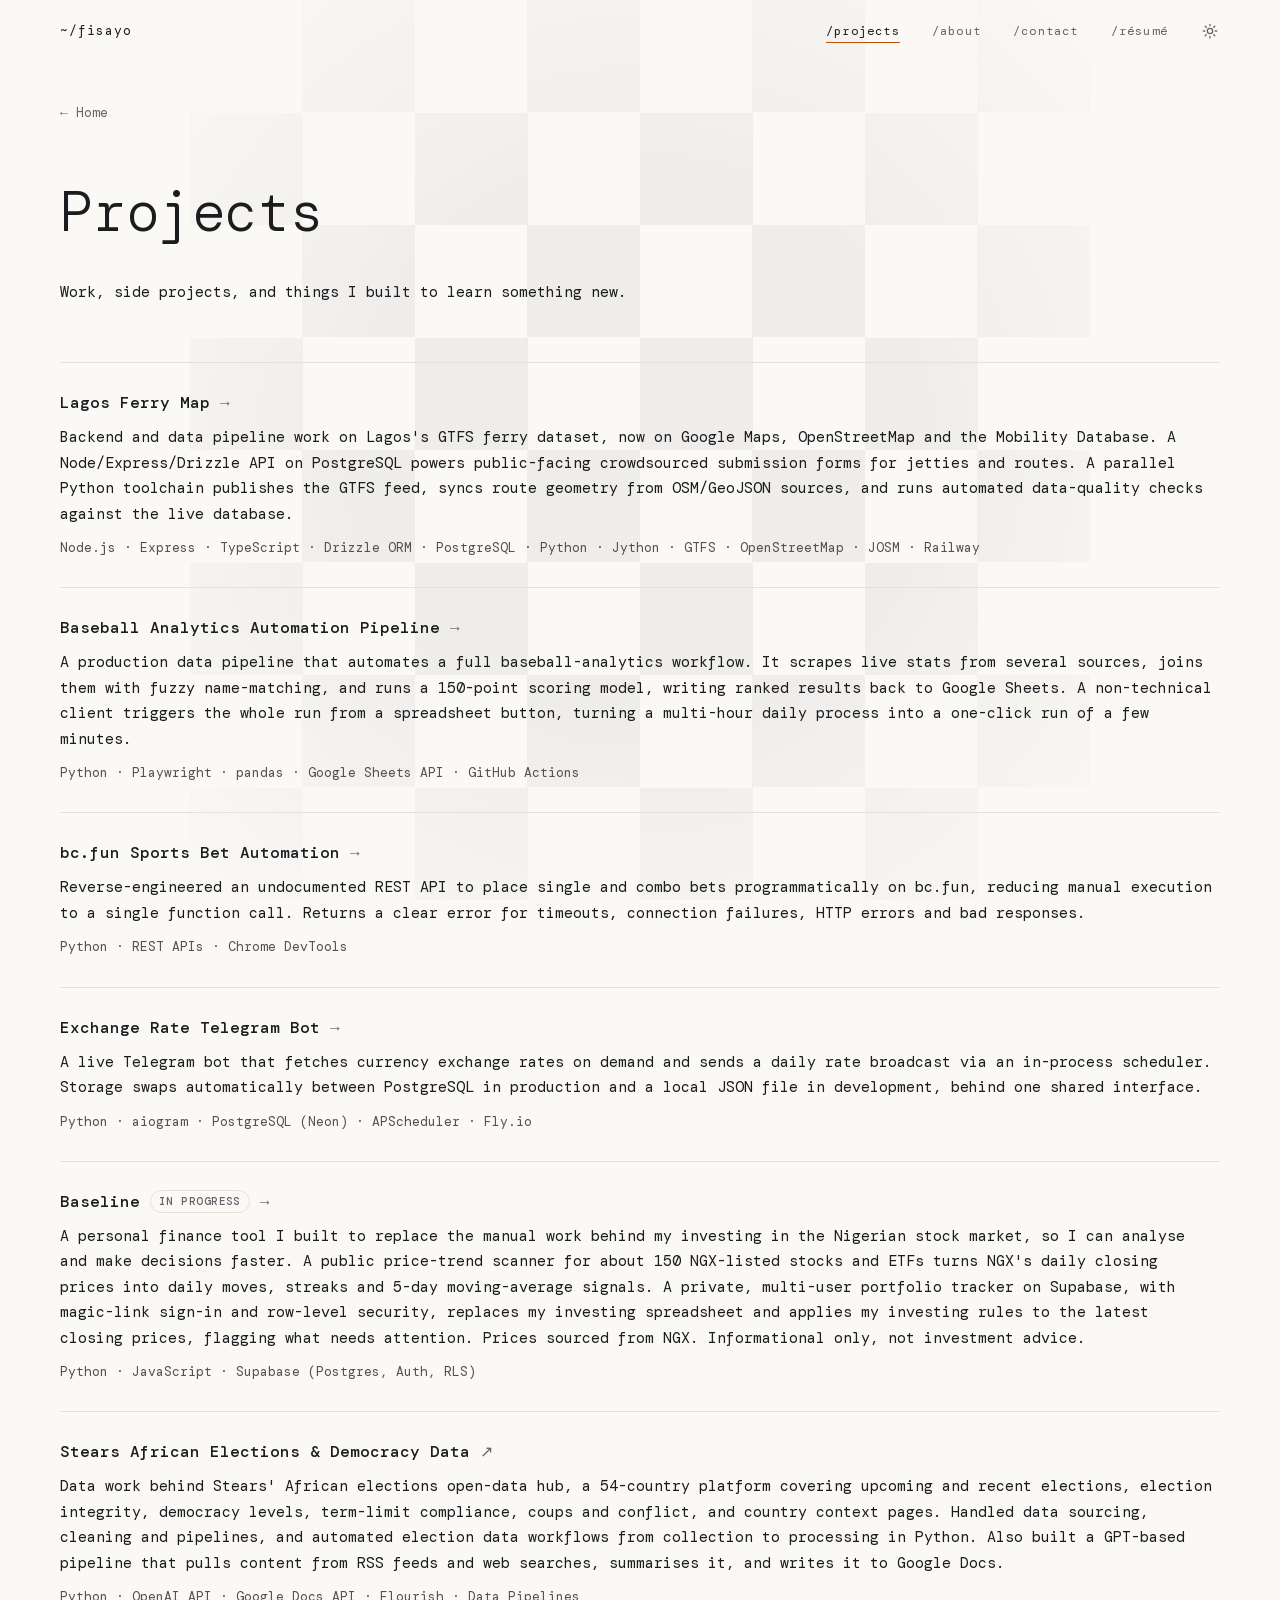
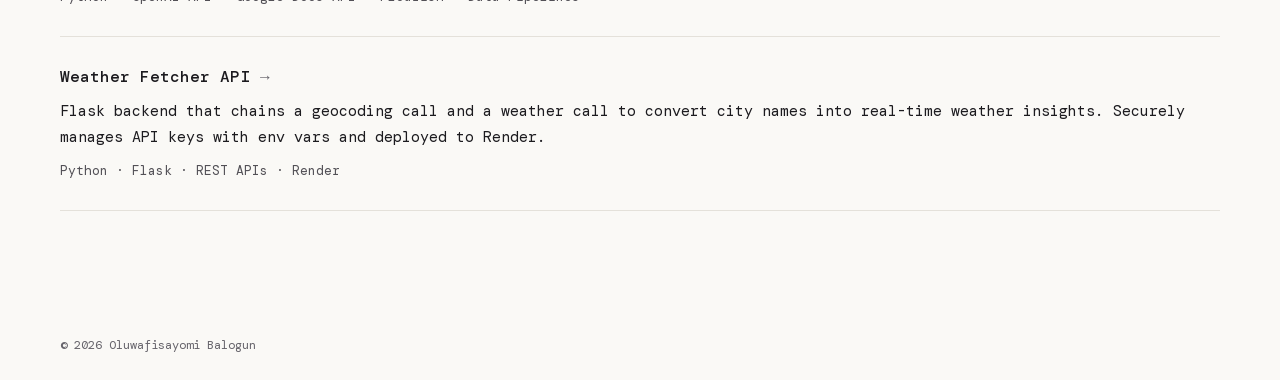
==== projects/index.html @ f88d6273 "Add project detail pages - Add detail pages for six projects with a shared layout and styles - Link " ====
<!doctype html>
<html lang="en">
  <head>
    <meta charset="UTF-8" />
    <meta name="viewport" content="width=device-width, initial-scale=1.0" />
    <title>Projects · Oluwafisayomi Balogun</title>
    <meta name="description" content="All projects by Oluwafisayomi Balogun, self-taught backend developer and data engineer based in Nigeria. Python, data pipelines, APIs." />
    <meta property="og:type" content="website" />
    <meta property="og:site_name" content="Oluwafisayomi Balogun" />
    <meta property="og:title" content="Projects · Oluwafisayomi Balogun" />
    <meta
      property="og:description"
      content="All projects by Oluwafisayomi Balogun, self-taught backend developer and data engineer based in Nigeria. Python, data pipelines, APIs."
    />
    <meta property="og:url" content="https://fisayo.dev/projects" />
    <meta property="og:image" content="https://fisayo.dev/og-image.png" />
    <meta property="og:image:width" content="1200" />
    <meta property="og:image:height" content="630" />
    <meta
      property="og:image:alt"
      content="Oluwafisayomi Balogun's portfolio homepage: Backend &amp; data engineer."
    />
    <meta name="twitter:card" content="summary_large_image" />
    <meta name="twitter:image" content="https://fisayo.dev/og-image.png" />
    <meta name="twitter:title" content="Projects · Oluwafisayomi Balogun" />
    <meta
      name="twitter:description"
      content="All projects by Oluwafisayomi Balogun, self-taught backend developer and data engineer based in Nigeria. Python, data pipelines, APIs."
    />
    <link rel="icon" type="image/x-icon" href="/favicon.ico" />
    <!-- =============================================
      FONT
      DM Mono → the one typeface used across the whole site.
      Self-hosted (fonts/, @font-face in styles.css) rather than
      loaded from Google Fonts: that stylesheet blocked first paint
      on two extra connections, which on mobile data meant seconds
      of the previous page staying on screen after a tap.
      Preloading the regular weight lets it arrive with the CSS.
    ============================================= -->
    <link rel="preload" href="/fonts/dm-mono-400.woff2" as="font" type="font/woff2" crossorigin />

    <!-- All styles live in css/styles.css -->
    <link rel="stylesheet" href="/css/styles.css" />

    <!-- Set the theme before first paint, so there's no flash of the
         wrong theme while js/main.js (loaded at end of body) runs. -->
    <script>
      (function () {
        document.documentElement.classList.add('js');
        var saved = localStorage.getItem('theme');
        var prefersDark = window.matchMedia('(prefers-color-scheme: dark)').matches;
        document.documentElement.dataset.theme = saved || (prefersDark ? 'dark' : 'light');
      })();
    </script>
  </head>

  <body>

    <!-- =============================================
      NAVIGATION
      Same markup as index.html, with root-relative anchors (/#about).
    ============================================= -->
    <nav id="nav">
      <a class="nav-logo" href="/">~/fisayo</a>

      <!-- Desktop nav links (hidden on mobile via CSS) -->
      <div class="nav-links">
        <a href="/projects/" aria-current="page">/Projects</a>
        <a href="/#about">/About</a>
        <a href="/#contact">/Contact</a>
        <a href="https://docs.google.com/document/d/1QqSWtludBeXAiuuygdmcABMainnRWDTpi7isFsTmQqs/view" target="_blank" rel="noopener">/Résumé</a>
        <button class="theme-toggle" aria-label="Toggle theme" type="button">
          <svg class="icon-sun" viewBox="0 0 24 24" fill="none" stroke="currentColor" stroke-width="2" stroke-linecap="round"><circle cx="12" cy="12" r="4"/><path d="M12 2v2M12 20v2M4.93 4.93l1.41 1.41M17.66 17.66l1.41 1.41M2 12h2M20 12h2M4.93 19.07l1.41-1.41M17.66 6.34l1.41-1.41"/></svg>
          <svg class="icon-moon" viewBox="0 0 24 24" fill="none" stroke="currentColor" stroke-width="2" stroke-linecap="round" stroke-linejoin="round"><path d="M21 12.79A9 9 0 1 1 11.21 3 7 7 0 0 0 21 12.79z"/></svg>
          <span class="theme-toggle-label">Theme</span>
        </button>
      </div>

      <!-- Hamburger button (only visible on mobile via CSS) -->
      <button class="hamburger" id="hamburger" aria-label="Toggle menu" aria-expanded="false" aria-controls="mobileMenu">
        <span></span>
        <span></span>
        <span></span>
      </button>
    </nav>

      <!-- Mobile menu panel — toggled by hamburger button via JS -->
    <div class="mobile-menu" id="mobileMenu">
      <a href="/projects/" aria-current="page">/Projects</a>
      <a href="/#about">/About</a>
      <a href="/#contact">/Contact</a>
      <a href="https://docs.google.com/document/d/1QqSWtludBeXAiuuygdmcABMainnRWDTpi7isFsTmQqs/view" target="_blank" rel="noopener">/Résumé</a>
      <button class="theme-toggle" aria-label="Toggle theme" type="button">
        <svg class="icon-sun" viewBox="0 0 24 24" fill="none" stroke="currentColor" stroke-width="2" stroke-linecap="round"><circle cx="12" cy="12" r="4"/><path d="M12 2v2M12 20v2M4.93 4.93l1.41 1.41M17.66 17.66l1.41 1.41M2 12h2M20 12h2M4.93 19.07l1.41-1.41M17.66 6.34l1.41-1.41"/></svg>
        <svg class="icon-moon" viewBox="0 0 24 24" fill="none" stroke="currentColor" stroke-width="2" stroke-linecap="round" stroke-linejoin="round"><path d="M21 12.79A9 9 0 1 1 11.21 3 7 7 0 0 0 21 12.79z"/></svg>
        <span class="theme-toggle-label">Theme</span>
      </button>
    </div>

    <!-- =============================================
      PAGE HEADER
      Back-link to home + page title + short intro.
    ============================================= -->
    <section>
      <a href="/" class="page-back reveal">← Home</a>
      <h1 class="page-heading reveal">Projects</h1>
      <p class="page-sub reveal">
        Work, side projects, and things I built to learn something new.
      </p>

      <!-- =============================================
        FULL PROJECT LIST. The first 4 rows must match the
        homepage's featured teaser in index.html, same order.
        TO ADD A PROJECT: duplicate a .project-row block.
      ============================================= -->
      <div class="project-list">

        <!-- ============ LIVE PROJECTS (real links) — hardest to easiest ============ -->

        <a href="/projects/lagos-ferry-map/" class="project-row project-row--page reveal">
          <div class="project-row-main">
            <div class="project-row-title">Lagos Ferry Map</div>
            <div class="project-row-desc">
              Backend and data pipeline work on Lagos's GTFS ferry
              dataset, now on Google Maps, OpenStreetMap and the Mobility
              Database. A Node/Express/Drizzle API on PostgreSQL powers
              public-facing crowdsourced submission forms for jetties and
              routes. A parallel Python toolchain publishes the GTFS feed,
              syncs route geometry from OSM/GeoJSON sources, and runs
              automated data-quality checks against the live database.
            </div>
            <div class="project-row-stack">Node.js · Express · TypeScript · Drizzle ORM · PostgreSQL · Python · Jython · GTFS · OpenStreetMap · JOSM · Railway</div>
          </div>
        </a>

        <a href="/projects/baseball-analytics-pipeline/" class="project-row project-row--page reveal">
          <div class="project-row-main">
            <div class="project-row-title">Baseball Analytics Automation Pipeline</div>
            <div class="project-row-desc">
              A production
              data pipeline that automates a full baseball-analytics workflow.
              It scrapes live stats from several sources,
              joins them with fuzzy name-matching, and runs a 150-point scoring
              model, writing ranked results back to Google Sheets. A
              non-technical client triggers the whole run from a spreadsheet
              button, turning a multi-hour daily process into a one-click run
              of a few minutes.
            </div>
            <div class="project-row-stack">Python · Playwright · pandas · Google Sheets API · GitHub Actions</div>
          </div>
        </a>

        <a href="/projects/bc-fun-bet-automation/" class="project-row project-row--page reveal">
          <div class="project-row-main">
            <div class="project-row-title">bc.fun Sports Bet Automation</div>
            <div class="project-row-desc">
              Reverse-engineered an undocumented REST API to place single and
              combo bets programmatically on bc.fun, reducing manual
              execution to a single function call. Returns a clear error for
              timeouts, connection failures, HTTP errors and bad responses.
            </div>
            <div class="project-row-stack">Python · REST APIs · Chrome DevTools</div>
          </div>
        </a>

        <a href="/projects/exchange-rate-telegram-bot/" class="project-row project-row--page reveal">
          <div class="project-row-main">
            <div class="project-row-title">Exchange Rate Telegram Bot</div>
            <div class="project-row-desc">
              A live Telegram bot that fetches currency exchange rates on demand
              and sends a daily rate broadcast via an in-process scheduler.
              Storage swaps automatically between PostgreSQL in production and a
              local JSON file in development, behind one shared interface.
            </div>
            <div class="project-row-stack">Python · aiogram · PostgreSQL (Neon) · APScheduler · Fly.io</div>
          </div>
        </a>

        <a href="/projects/baseline/" class="project-row project-row--page reveal">
          <div class="project-row-main">
            <div class="project-row-title">Baseline <span class="project-tag">In progress</span></div>
            <div class="project-row-desc">
              A personal finance tool I built to replace the manual work behind
              my investing in the Nigerian stock market, so I can analyse and
              make decisions faster. A public price-trend scanner for about
              150 NGX-listed stocks and ETFs turns NGX's daily closing prices
              into daily moves, streaks and 5-day moving-average signals. A
              private, multi-user portfolio tracker on Supabase, with
              magic-link sign-in and row-level security, replaces my investing
              spreadsheet and applies my investing rules to the latest closing
              prices, flagging what needs attention. Prices sourced from NGX.
              Informational only, not investment advice.
            </div>
            <div class="project-row-stack">Python · JavaScript · Supabase (Postgres, Auth, RLS)</div>
          </div>
        </a>

        <a href="https://www.stears.co/elections/upcoming-african-elections/" target="_blank" class="project-row reveal">
          <div class="project-row-main">
            <div class="project-row-title">Stears African Elections &amp; Democracy Data</div>
            <div class="project-row-desc">
              Data work behind Stears' African elections open-data hub, a
              54-country platform covering upcoming and recent elections,
              election integrity, democracy levels, term-limit compliance,
              coups and conflict, and country context pages. Handled data
              sourcing, cleaning and pipelines, and automated election data
              workflows from collection to processing in Python. Also built a
              GPT-based pipeline that pulls content from RSS feeds and web
              searches, summarises it, and writes it to Google Docs.
            </div>
            <div class="project-row-stack">Python · OpenAI API · Google Docs API · Flourish · Data Pipelines</div>
          </div>
        </a>

        <a href="/projects/weather-fetcher-api/" class="project-row project-row--page reveal">
          <div class="project-row-main">
            <div class="project-row-title">Weather Fetcher API</div>
            <div class="project-row-desc">
              Flask backend that chains a geocoding call and a weather call to
              convert city names into real-time weather insights. Securely manages API
              keys with env vars and deployed to Render.
            </div>
            <div class="project-row-stack">Python · Flask · REST APIs · Render</div>
          </div>
        </a>

      </div>
    </section>

    <!-- =============================================
      FOOTER
      Edit: name, year, tagline.
    ============================================= -->
    <footer>
      <span>© <span class="footer-year">2026</span> Oluwafisayomi Balogun</span>
    </footer>

    <!-- Script at end of <body> so all HTML elements
         exist before JS tries to query them. -->
    <script src="/js/main.js"></script>

  </body>
</html>
---- css/styles.css ----
/* ================================================================
   FISAYO BALOGUN — PORTFOLIO STYLES
   File: css/styles.css

   TABLE OF CONTENTS
   -----------------
   1.  CSS Variables  (colour palette — edit here)
   2.  Reset & Base
   3.  Background texture
   4.  Navigation (desktop)
   5.  Navigation (mobile — hamburger menu)
   6.  Hero section
   7.  Section shared styles
   8.  About section
   9.  Projects section
   10. Contact section
   11. Footer
   12. Scroll reveal animation
   13. Responsive / mobile  (max-width: 768px)
================================================================ */

/* DM Mono, self-hosted from fonts/ (latin subset, as served by
   Google Fonts). Preloaded in each page's <head>. */
@font-face {
  font-family: "DM Mono";
  font-style: normal;
  font-weight: 300;
  font-display: swap;
  src: url("/fonts/dm-mono-300.woff2") format("woff2");
}
@font-face {
  font-family: "DM Mono";
  font-style: normal;
  font-weight: 400;
  font-display: swap;
  src: url("/fonts/dm-mono-400.woff2") format("woff2");
}
@font-face {
  font-family: "DM Mono";
  font-style: normal;
  font-weight: 500;
  font-display: swap;
  src: url("/fonts/dm-mono-500.woff2") format("woff2");
}
@font-face {
  font-family: "DM Mono";
  font-style: italic;
  font-weight: 400;
  font-display: swap;
  src: url("/fonts/dm-mono-400-italic.woff2") format("woff2");
}

/* ================================================================
   1. CSS VARIABLES — COLOUR PALETTE
   Edit values here and the whole site updates automatically.
================================================================ */
:root {
  /* Brand Accent — monochrome: the accent is the ink colour itself */
  --accent: #1c1b1f; /* Ink: links, active states */
  --accent-strong: #000000; /* Pure black: emphasis            */

  /* Highlight — burnt orange, ONLY for hovers and underlines */
  --highlight: #bf4e0a;
  --highlight-glow: rgba(191, 78, 10, 0.08);

  /* Light Base — warm paper */
  --bg: #faf9f6; /* Page background                                 */
  --text: #1c1b1f; /* Primary readable text                           */
  --muted: #66646b; /* Secondary / greyed-out text                     */
  --border: #e4e1da; /* Borders and dividers                            */

  /* Typography — one typeface everywhere */
  --font-display:
    "DM Mono", monospace; /* Headlines                            */
  --font-mono: "DM Mono", monospace; /* Everything else                      */
}

/* Dark theme — activated via [data-theme="dark"] on <html>, set by js/main.js.
   Same variable names, dark values. Everything downstream just works. */
:root[data-theme="dark"] {
  --accent: #f2f1ed;
  --accent-strong: #ffffff;

  --highlight: #e8743b;
  --highlight-glow: rgba(232, 116, 59, 0.12);

  --bg: #0a0a0a;
  --text: #f2f1ed;
  --muted: #9a98a0;
  --border: #2a2a2a;
}

/* Dark theme: body copy sits a step below full brightness so the medium-
   weight <strong> words (which stay at --text) actually stand out. On dark
   backgrounds a weight bump alone is too subtle. */
:root[data-theme="dark"] .hero-sub,
:root[data-theme="dark"] .about-text,
:root[data-theme="dark"] .project-row-desc,
:root[data-theme="dark"] .contact-desc,
:root[data-theme="dark"] .page-sub {
  color: color-mix(in srgb, var(--text) 72%, transparent);
}
:root[data-theme="dark"] .hero-sub strong,
:root[data-theme="dark"] .about-text strong,
:root[data-theme="dark"] .project-row-desc strong {
  color: var(--text);
}

/* Keyboard focus — visible on every interactive element. :focus-visible
   means mouse clicks don't trigger it. */
:focus-visible {
  outline: 2px solid var(--highlight);
  outline-offset: 3px;
  border-radius: 2px;
}

/* Theme toggle transition — the new theme reveals outward as a circle
   centered on the toggle button, like a light switching on/off at that
   exact spot. The clip-path circle is animated directly in js/main.js
   (WAAPI on the ::view-transition-new pseudo-element) with pixel coords
   from the button, so we disable the default cross-fade here. Browsers
   without View Transitions just swap instantly (see the JS fallback). */
::view-transition-old(root),
::view-transition-new(root) {
  animation: none;
  mix-blend-mode: normal;
}

/* Chrome also animates ::view-transition-group(root) itself (a resize/scale
   transform centered at 50% 50%) whenever the old/new snapshot dimensions
   differ, which visually overrides the clip-path origin above and makes the
   reveal appear to start from the center. Disable it so only the clip-path
   animation drives the visual. */
::view-transition-group(root) {
  animation: none;
}

/* ================================================================
   1b. PRELOADER
   Full-screen overlay shown on every load/refresh, before the page
   itself is revealed. Faded and removed by js/main.js once the page
   has finished loading (with a minimum display time so it doesn't
   just flash on fast connections).
================================================================ */
.preloader {
  position: fixed;
  inset: 0;
  z-index: 9999;
  display: flex;
  align-items: center;
  justify-content: center;
  background: var(--bg);
  opacity: 1;
  visibility: visible;
  transition:
    opacity 0.5s ease,
    visibility 0.5s ease;
}

/* Without JS nothing would ever remove the preloader, so skip it
   (the inline <head> script adds .js to <html>). */
html:not(.js) .preloader {
  display: none;
}

/* No box, no border — just the monospace text sitting directly on
   the page background. Two real command/output pairs (whoami →
   fisayo, then a second command → the job title), since a single
   "whoami" wouldn't realistically print a job title. */
.preloader-terminal {
  display: flex;
  flex-direction: column;
  gap: 0.25rem;
  font-family: var(--font-mono);
  font-size: 0.95rem;
  line-height: 1.5;
}

.preloader-prompt {
  color: var(--muted);
  display: flex;
  align-items: center;
}

.preloader-prompt.preloader-prompt-2 {
  margin-top: 0.35rem;
  opacity: 0;
  animation: preloader-appear 0.01s linear 1.3s forwards;
}

.preloader-prompt-symbol {
  color: var(--accent);
  margin-right: 0.5em;
}

.preloader-command {
  display: inline-block;
  overflow: hidden;
  white-space: nowrap;
  width: 0;
  animation: preloader-type-1 0.5s steps(6, end) 0.2s forwards;
}

.preloader-command-2 {
  animation: preloader-type-2 0.45s steps(10, end) 1.3s forwards;
}

.preloader-output {
  opacity: 0;
  transform: translateY(2px);
}

.preloader-output-name {
  color: var(--text);
  animation: preloader-fade-in 0.3s ease 0.8s forwards;
}

.preloader-output-title {
  color: var(--text);
  animation: preloader-fade-in 0.3s ease 1.85s forwards;
}

@keyframes preloader-type-1 {
  to {
    width: 7ch;
  }
}

@keyframes preloader-type-2 {
  to {
    width: 11ch;
  }
}

@keyframes preloader-fade-in {
  to {
    opacity: 1;
    transform: translateY(0);
  }
}

@keyframes preloader-appear {
  to {
    opacity: 1;
  }
}

.preloader.is-hidden {
  opacity: 0;
  visibility: hidden;
  pointer-events: none;
}

@media (prefers-reduced-motion: reduce) {
  .preloader-command {
    animation: none;
    width: 7ch;
  }

  .preloader-command-2 {
    animation: none;
    width: 11ch;
  }

  .preloader-output,
  .preloader-prompt-2 {
    animation: none;
    opacity: 1;
    transform: none;
  }
}

/* ================================================================
   2. RESET & BASE
   Removes default browser spacing. Sets global font and colours.
================================================================ */
*,
*::before,
*::after {
  box-sizing: border-box;
  margin: 0;
  padding: 0;
}

html {
  scroll-behavior: smooth; /* Smooth jump when clicking nav links */
}

body {
  background: var(--bg);
  color: var(--text);
  font-family: var(--font-mono);
  font-size: 15px;
  line-height: 1.7;
  overflow-x: hidden; /* Prevent horizontal scroll from animations */
}

/* ================================================================
   3. BACKGROUND TEXTURE

   body::after — faint chessboard, fading toward the edges.
   pointer-events: none so it never blocks clicks.
================================================================ */
body::after {
  content: "";
  position: fixed;
  inset: 0;
  margin: auto;
  width: 100vmin;
  height: 100vmin;
  background-image: conic-gradient(
    color-mix(in srgb, var(--accent) 5%, transparent) 25%,
    transparent 0 50%,
    color-mix(in srgb, var(--accent) 5%, transparent) 0 75%,
    transparent 0
  );
  background-size: 25% 25%;
  -webkit-mask-image: radial-gradient(circle at center, #000 45%, transparent 100%);
  mask-image: radial-gradient(circle at center, #000 45%, transparent 100%);
  pointer-events: none;
  z-index: 0;
}

/* ================================================================
   4. NAVIGATION — DESKTOP
   Fixed at top. Transparent by default.
   JS adds .scrolled when window.scrollY > 20 → frosted glass.
================================================================ */
nav {
  position: fixed;
  top: 0;
  left: 0;
  right: 0;
  z-index: 500;
  display: flex;
  align-items: center;
  justify-content: space-between;
  padding: 20px 60px;
  border-bottom: 1px solid transparent;
  transition:
    border-color 0.3s,
    background 0.3s;
}

nav.scrolled {
  border-color: var(--border);
  background: color-mix(in srgb, var(--bg) 85%, transparent);
  backdrop-filter: blur(20px);
}

.nav-logo {
  font-family: var(--font-mono);
  font-size: 13px;
  color: var(--accent);
  letter-spacing: 0.08em;
  text-decoration: none;
}

.nav-links {
  display: flex;
  gap: 32px;
}

.nav-links a {
  color: var(--muted);
  text-decoration: none;
  font-size: 12px;
  letter-spacing: 0.1em;
  text-transform: lowercase;
  transition: color 0.2s;
  position: relative;
}

/* Underline that slides in from left on hover */
.nav-links a::after {
  content: "";
  position: absolute;
  bottom: -2px;
  left: 0;
  width: 0;
  height: 1px;
  background: var(--highlight);
  transition: width 0.25s ease;
}

.nav-links a:hover {
  color: var(--text);
}
.nav-links a:hover::after,
.nav-links a[aria-current="page"]::after {
  width: 100%;
}
.nav-links a[aria-current="page"] {
  color: var(--text);
}

/* Theme toggle — sun/moon icon button, sits at the end of the nav links */
.theme-toggle {
  display: flex;
  align-items: center;
  justify-content: center;
  width: 20px;
  height: 20px;
  background: none;
  border: none;
  padding: 0;
  color: var(--muted);
  cursor: pointer;
  transition: color 0.2s;
}
.theme-toggle:hover {
  color: var(--text);
}
.theme-toggle svg {
  width: 16px;
  height: 16px;
}
.theme-toggle .icon-moon {
  display: none;
}
:root[data-theme="dark"] .theme-toggle .icon-sun {
  display: none;
}
:root[data-theme="dark"] .theme-toggle .icon-moon {
  display: block;
}
.theme-toggle-label {
  display: none;
} /* shown only inside the mobile menu */

/* ================================================================
   5. NAVIGATION — MOBILE HAMBURGER MENU
   Hamburger button: three horizontal bars that animate into an X.
   .nav-open (added by JS) slides the mobile menu down.
================================================================ */

/* Hidden on desktop, shown on mobile via media query */
.hamburger {
  display: none;
  flex-direction: column;
  justify-content: center;
  gap: 5px;
  background: none;
  border: none;
  cursor: pointer;
  padding: 4px;
  z-index: 600;
}

/* Each bar of the hamburger */
.hamburger span {
  display: block;
  width: 22px;
  height: 2px;
  background: var(--accent);
  border-radius: 2px;
  transition:
    transform 0.3s ease,
    opacity 0.3s ease;
  transform-origin: center;
}

/* Animate bars into an X when .open is added by JS */
.hamburger.open span:nth-child(1) {
  transform: translateY(7px) rotate(45deg);
}
.hamburger.open span:nth-child(2) {
  opacity: 0;
}
.hamburger.open span:nth-child(3) {
  transform: translateY(-7px) rotate(-45deg);
}

/* Mobile dropdown menu panel */
.mobile-menu {
  display: none; /* shown in media query */
  position: fixed;
  top: 0;
  left: 0;
  right: 0;
  background: color-mix(in srgb, var(--bg) 97%, transparent);
  backdrop-filter: blur(20px);
  border-bottom: 1px solid var(--border);
  padding: 64px 24px 24px;
  z-index: 400;
  flex-direction: column;
  gap: 8px;

  /* Slide down animation */
  transform: translateY(-100%);
  visibility: hidden; /* closed links must not be reachable by Tab */
  transition:
    transform 0.35s cubic-bezier(0.16, 1, 0.3, 1),
    visibility 0s linear 0.35s; /* hide only after the slide-up finishes */
}

.mobile-menu.open {
  transform: translateY(0);
  visibility: visible;
  transition:
    transform 0.35s cubic-bezier(0.16, 1, 0.3, 1),
    visibility 0s;
}

.mobile-menu a {
  display: block;
  font-size: 13px;
  letter-spacing: 0.15em;
  text-transform: lowercase;
  font-family: var(--font-mono);
  color: var(--muted);
  text-decoration: none;
  padding: 12px 0;
  border-bottom: 1px solid var(--border);
  transition:
    color 0.2s,
    padding-left 0.2s;
}

.mobile-menu a[aria-current="page"] {
  color: var(--text);
}

.mobile-menu a:hover {
  color: var(--highlight);
  padding-left: 8px;
}

/* Theme toggle row inside the mobile menu — same look as the links */
.mobile-menu .theme-toggle {
  width: auto;
  height: auto;
  justify-content: flex-start;
  gap: 10px;
  font-size: 13px;
  letter-spacing: 0.15em;
  text-transform: lowercase;
  font-family: var(--font-mono);
  color: var(--muted);
  padding: 12px 0;
  border-bottom: 1px solid var(--border);
  transition:
    color 0.2s,
    padding-left 0.2s;
}
.mobile-menu .theme-toggle:hover {
  color: var(--highlight);
  padding-left: 8px;
}
.mobile-menu .theme-toggle svg {
  width: 14px;
  height: 14px;
}
.mobile-menu .theme-toggle-label {
  display: inline;
}

/* ================================================================
   6. HERO SECTION
   Full viewport height. Content vertically centred.
   Elements fade up on load via CSS keyframe animations.
================================================================ */
.hero {
  position: relative;
  z-index: 1;
  min-height: 100vh;
  min-height: 100svh; /* excludes mobile browser bars; ignored where unsupported */
  display: flex;
  flex-direction: column;
  justify-content: center;
  padding: 0 60px;
}

/* Main headline */
.hero h1 {
  font-family: var(--font-display);
  font-size: clamp(36px, 5.5vw, 72px);
  font-weight: 300;
  line-height: 1;
  letter-spacing: -0.02em;
  margin-bottom: 28px;
  opacity: 0;
  animation: fadeUp 0.8s 0.35s forwards;
}

/* Sub-paragraph */
.hero-sub {
  font-size: 16px;
  color: var(--text);
  line-height: 1.9;
  margin-bottom: 48px;
  opacity: 0;
  animation: fadeUp 0.8s 0.5s forwards;
}

/* <strong> inside hero-sub = emphasised words (medium, the heaviest
   weight DM Mono ships) */
.hero-sub strong {
  color: var(--text);
  font-weight: 500;
}

/* Live Lagos clock in the hero sentence. Tabular digits stop the
   text shifting when the minute changes. */
.lagos-clock {
  font-variant-numeric: tabular-nums;
}

/* Live chess.com rating link (About section) */
.chess-elo {
  color: var(--accent);
  font-weight: 500;
  text-decoration: underline;
  text-decoration-color: var(--highlight);
  text-underline-offset: 3px;
  transition: color 0.2s;
}
.chess-elo:hover {
  color: var(--highlight);
}

/* CTA button row */
.hero-cta {
  display: flex;
  gap: 16px;
  align-items: center;
  opacity: 0;
  animation: fadeUp 0.8s 0.65s forwards;
}

/* Shared button base — rounded pills */
.btn {
  font-family: var(--font-mono);
  font-size: 14px;
  padding: 13px 30px;
  text-decoration: none;
  border-radius: 999px;
  border: 1px solid transparent;
  transition:
    background 0.2s ease,
    color 0.2s ease,
    border-color 0.2s ease;
}

/* Outline pill — ink border + text, fills ink on hover */
.btn-ghost {
  border-color: var(--text);
  color: var(--text);
}
.btn-ghost:hover {
  background: var(--accent);
  border-color: var(--accent);
  color: var(--bg);
}

/* Scroll cue: bouncing chevron, centered on the viewport's vertical midline.
   Uses its own fade-in keyframes (not the shared fadeUp) because fadeUp only
   sets translateY, which would wipe out the translateX(-50%) centering. */
.scroll-cue {
  position: absolute;
  bottom: 40px;
  left: 50%;
  transform: translateX(-50%);
  color: var(--accent-strong);
  opacity: 0;
  animation: scrollCueFadeIn 0.8s 1s forwards;
}

@keyframes scrollCueFadeIn {
  from {
    opacity: 0;
    transform: translateX(-50%) translateY(20px);
  }
  to {
    opacity: 1;
    transform: translateX(-50%) translateY(0);
  }
}

.scroll-cue svg {
  animation: chevronBounce 1.6s ease-in-out infinite;
}

@keyframes chevronBounce {
  0%,
  100% {
    transform: translateY(0);
  }
  50% {
    transform: translateY(8px);
  }
}

/* Shared entrance animation */
@keyframes fadeUp {
  from {
    opacity: 0;
    transform: translateY(20px);
  }
  to {
    opacity: 1;
    transform: translateY(0);
  }
}

/* ================================================================
   7. SECTION SHARED STYLES
   All content sections share these base styles.
   Adjust padding to change vertical spacing between sections.
================================================================ */
section {
  position: relative;
  z-index: 1;
  padding: 100px 60px;
  width: 100%;
  max-width: 100%;
  /* Offsets the anchor jump so section tops aren't hidden under the fixed nav. */
  scroll-margin-top: 90px;
}

/* The projects→about gap (a sum of two sections' padding) is kept equal
   to the about→stack gap (a single margin-top of 100px), so all three
   "segments" — projects, about, stack — read as evenly spaced. */
#projects {
  padding-bottom: 50px;
}
#about {
  padding-top: 50px;
}

/* Section label: terminal-path style, matches the nav logo/links
   e.g. "~/projects", "~/about" instead of an all-caps heading. */
.section-label {
  font-family: var(--font-mono);
  font-size: 13px;
  letter-spacing: 0.02em;
  color: var(--accent);
  margin-bottom: 24px;
}

/* ================================================================
   8. ABOUT SECTION
   Bio text (capped at 1200px, same as the project rows),
   with the tech stack as its own labelled subsection below.
================================================================ */
.about-text {
  max-width: 1200px;
  font-size: 15px;
  line-height: 1.7;
  color: var(--text);
}
.about-text p + p {
  margin-top: 16px;
}
.about-text strong {
  color: var(--text);
  font-weight: 500;
}

/* "~/stack" subsection — its own small label, tags span the full
   section width instead of being squeezed into a sidebar column. */
.stack-subsection {
  margin-top: 100px;
}
.stack-subsection-label {
  margin-bottom: 16px;
}

/* Flat, ungrouped tool tags — dotless, one shared accent colour.
   Each tag is its own pill sized to its content, so it wraps freely
   instead of fighting a fixed-width row like the old icon rows did. */
.tool-list {
  display: flex;
  flex-wrap: wrap;
  gap: 10px;
  max-width: 1200px;
}

.tool-tag {
  display: inline-flex;
  align-items: center;
  gap: 8px;
  padding: 8px 14px;
  font-size: 13px;
  color: var(--text);
  border: 1px solid var(--border);
  border-radius: 999px;
  transition:
    border-color 0.2s,
    background 0.2s;
}
.tool-tag:hover {
  border-color: var(--highlight);
  background: var(--highlight-glow);
}

/* Icon greys out until the tag is hovered */
.tool-icon {
  width: 1rem;
  height: 1rem;
  object-fit: contain;
  filter: grayscale(1);
  opacity: 0.55;
  transition:
    filter 0.25s ease,
    opacity 0.25s ease;
}
.tool-tag:hover .tool-icon {
  filter: none;
  opacity: 1;
}

/* Render's logo is solid black — invert it to white in dark theme so it
   doesn't disappear against the near-black tag background. */
:root[data-theme="dark"] .tool-icon.icon-mono {
  filter: grayscale(1) invert(1);
}
:root[data-theme="dark"] .tool-tag:hover .tool-icon.icon-mono {
  filter: invert(1);
}

/* Same problem for other logos drawn in black or very dark colours
   (Flask, Express, Pandas, ChatGPT, AWS). Inverted to light grey
   in dark theme; they stay monochrome on hover since inverting a coloured
   logo would produce odd colours. */
:root[data-theme="dark"] .tool-icon.icon-dark {
  filter: grayscale(1) invert(1);
}
:root[data-theme="dark"] .tool-tag:hover .tool-icon.icon-dark {
  filter: grayscale(1) invert(1);
  opacity: 1;
}

/* "~/github" subsection — contribution graph built by js/main.js.
   Cells shade from the border colour up to the full highlight, so it
   follows the one-accent rule instead of GitHub green. */
.github-subsection {
  margin-top: 100px;
  max-width: 1200px;
  --gh-gap: 3px;
}
.gh-scroll {
  overflow-x: auto;
  padding-bottom: 4px;
}
/* Cells stretch to fill the width, but never shrink below ~10px —
   on narrow screens the graph scrolls instead. --gh-weeks is set by JS. */
.gh-graph {
  min-width: calc(var(--gh-weeks, 53) * 13px);
}
.gh-months,
.gh-cells {
  display: grid;
  grid-template-columns: repeat(var(--gh-weeks, 53), minmax(0, 1fr));
  column-gap: var(--gh-gap);
}
.gh-months {
  height: 20px;
  font-size: 11px;
  color: var(--muted);
}
.gh-months span {
  white-space: nowrap;
}
.gh-cells {
  grid-auto-flow: column;
  grid-template-rows: repeat(7, auto);
  row-gap: var(--gh-gap);
}
.gh-cells .gh-cell {
  width: 100%;
  height: auto;
  aspect-ratio: 1;
}
.gh-cell {
  display: inline-block;
  border-radius: 2px;
  background: var(--border);
}
.gh-cell[data-level="1"] { background: color-mix(in srgb, var(--highlight) 30%, var(--border)); }
.gh-cell[data-level="2"] { background: color-mix(in srgb, var(--highlight) 55%, var(--border)); }
.gh-cell[data-level="3"] { background: color-mix(in srgb, var(--highlight) 80%, var(--border)); }
.gh-cell[data-level="4"] { background: var(--highlight); }
.gh-footer {
  display: flex;
  flex-wrap: wrap;
  justify-content: space-between;
  align-items: center;
  gap: 12px;
  margin-top: 16px;
  font-size: 13px;
  color: var(--muted);
}
.gh-total {
  color: var(--text);
  text-decoration: underline;
  text-decoration-color: var(--highlight);
  text-underline-offset: 3px;
  transition: color 0.2s;
}
.gh-total:hover {
  color: var(--highlight);
}
.gh-legend {
  display: flex;
  align-items: center;
  gap: 4px;
}
.gh-legend .gh-cell {
  width: 10px;
  height: 10px;
}

/* ================================================================
   9. PROJECTS SECTION
   Row-list layout: each project is one clickable <a> row with
   title, description and tech stack stacked in a single column.
   Same layout on desktop and mobile.
================================================================ */
.project-list {
  display: flex;
  flex-direction: column;
  width: 100%;
  max-width: 100%;
}

.project-row {
  display: block;
  padding: 28px 0;
  border-top: 1px solid var(--border);
  text-decoration: none; /* no underline on the <a> */
  color: inherit; /* keep text colours as defined */
  transition: transform 0.2s ease;
}

/* .js .reveal.visible sets a 0.4s transform transition (for its scroll-in fade).
   It out-specifies .project-row's 0.2s (2 classes vs 1), so once an element
   has settled into .reveal.visible, leaving hover used that 0.4s transition
   instead — the lift went up snappily but came back down slower. Pin
   the transform transition back to 0.2s at the same specificity so both
   directions of the hover lift stay snappy. */
.js .project-row.reveal.visible {
  transition:
    opacity 0.4s ease-out,
    transform 0.2s ease;
}

/* Hover lifts the whole row (description + tools) together.
   The extra selector out-specifies `.js .reveal.visible { transform: none }`,
   which otherwise ties on specificity and wins by source order. */
.project-row:last-child {
  border-bottom: 1px solid var(--border);
}
.project-row:hover,
.js .project-row.reveal.visible:hover {
  transform: translateY(-4px);
}
.project-row:hover .project-row-title {
  color: var(--highlight);
}

/* Single block — no side-by-side tools column. Same 1200px cap as the
   about-section bio text, for consistency. */
.project-row-main {
  max-width: 1200px;
}

.project-row-title {
  display: inline-flex;
  align-items: center;
  gap: 10px;
  font-size: 16px;
  font-weight: 500;
  line-height: 1.5;
  margin-bottom: 10px;
  transition: color 0.2s;
}

.project-row-title::after {
  content: "↗";
  font-weight: 400;
  color: var(--muted);
  transition: color 0.2s;
}
.project-row:hover .project-row-title::after {
  color: var(--highlight);
}

/* The demo row opens an email, so it gets a mail icon instead of ↗.
   Drawn as a mask so it inherits the arrow's colour and hover state. */
.project-row--mail .project-row-title::after {
  content: "";
  width: 15px;
  height: 15px;
  background: currentColor;
  -webkit-mask: url("data:image/svg+xml,%3Csvg xmlns='http://www.w3.org/2000/svg' viewBox='0 0 24 24' fill='none' stroke='black' stroke-width='2' stroke-linecap='round' stroke-linejoin='round'%3E%3Crect x='2' y='4' width='20' height='16' rx='2'/%3E%3Cpath d='m22 7-10 6L2 7'/%3E%3C/svg%3E") center / contain no-repeat;
  mask: url("data:image/svg+xml,%3Csvg xmlns='http://www.w3.org/2000/svg' viewBox='0 0 24 24' fill='none' stroke='black' stroke-width='2' stroke-linecap='round' stroke-linejoin='round'%3E%3Crect x='2' y='4' width='20' height='16' rx='2'/%3E%3Cpath d='m22 7-10 6L2 7'/%3E%3C/svg%3E") center / contain no-repeat;
}

/* Small status pill next to a project title, e.g. "In progress". */
.project-tag {
  font-size: 11px;
  font-weight: 500;
  letter-spacing: 0.04em;
  text-transform: uppercase;
  padding: 2px 8px;
  border: 1px solid var(--border);
  border-radius: 999px;
  color: var(--muted);
}

.project-row-desc {
  font-size: 15px;
  color: var(--text);
  line-height: 1.7;
}
.project-row-desc strong {
  color: var(--text);
  font-weight: 500;
}

/* Tech stack line, under the description. */
.project-row-stack {
  display: block;
  margin-top: 10px;
  font-size: 13px;
  /* Blending toward black (not --text) darkens correctly in both
     themes — --text is near-white in dark mode, so mixing toward it
     would lighten instead of darken there. */
  color: color-mix(in srgb, var(--muted) 80%, black 20%);
}

/* "All projects →" link below the homepage teaser list */
.projects-more {
  display: inline-flex;
  align-items: center;
  gap: 8px;
  margin-top: 12px;
  font-size: 13px;
  font-weight: 500;
  letter-spacing: 0.05em;
  color: var(--muted);
  text-decoration: none;
  transition:
    color 0.2s,
    gap 0.2s;
}
.projects-more:hover {
  color: var(--highlight);
  gap: 12px;
}

/* Back-link + page heading, used on projects.html */
.page-back {
  display: inline-flex;
  align-items: center;
  gap: 8px;
  font-size: 13px;
  color: var(--muted);
  text-decoration: none;
  margin-bottom: 40px;
  transition: color 0.2s;
}
.page-back:hover {
  color: var(--highlight);
}

.page-heading {
  font-family: var(--font-display);
  font-size: clamp(32px, 5vw, 56px);
  font-weight: 300;
  letter-spacing: -0.02em;
  margin-bottom: 20px;
}

.page-sub {
  font-size: 15px;
  color: var(--text);
  line-height: 1.8;
  margin-bottom: 56px;
}

/* ================================================================
   PROJECT DETAIL PAGES (projects/<name>/index.html)
   Reuses .page-back, .page-heading, .page-sub and .btn-ghost.
================================================================ */
.detail .page-sub {
  margin-bottom: 32px;
}

.detail-actions {
  display: flex;
  flex-wrap: wrap;
  gap: 12px;
  margin-bottom: 16px;
}
.detail-actions .btn {
  padding: 11px 24px;
}

.detail-note {
  font-size: 13px;
  color: var(--muted);
  line-height: 1.7;
  margin-bottom: 16px;
}

/* Key facts: label on the left, value on the right, one rule per row. */
.detail-facts {
  margin: 40px 0 56px;
  border-top: 1px solid var(--border);
}
.detail-facts > div {
  display: grid;
  grid-template-columns: 120px 1fr;
  gap: 16px;
  padding: 14px 0;
  border-bottom: 1px solid var(--border);
}
.detail-facts dt {
  font-size: 13px;
  color: var(--muted);
}
.detail-facts dd {
  margin: 0;
  font-size: 14px;
  line-height: 1.6;
}

.detail-body h2 {
  font-size: 16px;
  font-weight: 500;
  margin: 48px 0 12px;
}
.detail-body h2:first-child {
  margin-top: 0;
}
.detail-body p,
.detail-body li {
  font-size: 15px;
  line-height: 1.8;
}
.detail-body p {
  margin-bottom: 14px;
}
.detail-body ul {
  padding-left: 20px;
  margin-bottom: 14px;
}
.detail-body li {
  margin-bottom: 8px;
}
.detail-body a,
.detail-facts a {
  color: inherit;
  text-decoration: underline;
  text-underline-offset: 3px;
  transition: color 0.2s;
}
.detail-body a:hover,
.detail-facts a:hover {
  color: var(--highlight);
}

/* Cards that open a detail page on this site show → instead of ↗. */
.project-row--page .project-row-title::after {
  content: "→";
}

@media (max-width: 768px) {
  .detail-facts > div {
    grid-template-columns: 1fr;
    gap: 4px;
  }
}

/* ================================================================
   10. CONTACT SECTION
   Heading + description + link buttons.
================================================================ */
.contact-heading {
  font-family: var(--font-display);
  font-size: clamp(28px, 3.5vw, 40px);
  font-weight: 300;
  line-height: 1.1;
  margin-bottom: 24px;
}

.contact-desc {
  color: var(--text);
  font-size: 15px;
  margin-bottom: 40px;
  line-height: 1.8;
}

.contact-email {
  color: var(--accent);
  text-decoration: underline;
  text-decoration-color: var(--highlight);
  text-underline-offset: 3px;
  transition: color 0.2s;
}
.contact-email:hover {
  color: var(--highlight);
}

.contact-links {
  display: flex;
  flex-wrap: wrap;
  gap: 10px;
}

.contact-link {
  display: flex;
  align-items: center;
  gap: 8px;
  font-size: 13px;
  padding: 8px 14px;
  border: 1px solid var(--border);
  border-radius: 999px;
  text-decoration: none;
  color: var(--muted);
  transition: all 0.2s;
}
.contact-link:hover {
  border-color: var(--highlight);
  color: var(--highlight);
  background: var(--highlight-glow);
}

/* ================================================================
   11. FOOTER
================================================================ */
footer {
  position: relative;
  z-index: 1;
  padding: 24px 60px;
  display: flex;
  justify-content: space-between;
  align-items: center;
}
footer span {
  font-size: 12px;
  color: var(--muted);
}

/* ================================================================
   12. SCROLL REVEAL
   .reveal starts invisible + shifted down, but only when JS is running
   (the inline <head> script adds .js to <html>), so content is never
   stuck hidden if JS fails.
   JS adds .visible when element enters viewport.
   CSS transitions handle the animation.
================================================================ */
.js .reveal {
  opacity: 0;
  transform: translateY(16px);
  transition:
    opacity 0.4s ease-out,
    transform 0.4s ease-out;
}
.js .reveal.visible {
  opacity: 1;
  transform: none;
}

/* Touch screens: no scroll reveal. iOS browsers (Chrome included —
   they're all WebKit) hold back JS timers during momentum scrolling,
   so content stayed blank until the scroll came to a stop. */
@media (hover: none) {
  .js .reveal {
    opacity: 1;
    transform: none;
    transition: none;
  }
}

/* Reduced motion — for visitors who've asked their device for less motion:
   no entrance animations, chevron bounce, hover lift or smooth scrolling.
   Elements that start at opacity:0 are forced visible. */
@media (prefers-reduced-motion: reduce) {
  html {
    scroll-behavior: auto;
  }
  .hero h1,
  .hero-sub,
  .hero-cta,
  .scroll-cue {
    animation: none;
    opacity: 1;
  }
  .scroll-cue svg {
    animation: none;
  }
  .js .reveal {
    opacity: 1;
    transform: none;
    transition: none;
  }
  .project-row:hover,
  .js .project-row.reveal.visible:hover {
    transform: none;
  }
}

/* Page-leave loading bar — js/main.js adds .is-leaving to <html> the
   moment a link to another page is tapped. Grows fast, then crawls,
   so it always looks like it's moving until the next page paints. */
.page-loading {
  position: fixed;
  top: 0;
  left: 0;
  z-index: 1000;
  height: 2px;
  width: 0;
  background: var(--text);
  pointer-events: none;
  opacity: 0;
}
.is-leaving .page-loading {
  opacity: 1;
  animation: pageLoading 8s cubic-bezier(0.1, 0.8, 0.2, 1) forwards;
}
@keyframes pageLoading {
  from {
    width: 0;
  }
  to {
    width: 92%;
  }
}
@media (prefers-reduced-motion: reduce) {
  .is-leaving .page-loading {
    animation: none;
    width: 100%;
  }
}

/* ================================================================
   13. RESPONSIVE — MOBILE  (max-width: 768px)
   Everything below 768px width gets these overrides.
================================================================ */
@media (max-width: 768px) {
  /* Nav */
  nav {
    padding: 16px 20px;
  }
  .nav-links {
    display: none;
  } /* Hidden — hamburger takes over */
  .hamburger {
    display: flex;
  } /* Show hamburger button          */
  .mobile-menu {
    display: flex;
  } /* Allow mobile menu to be shown  */

  /* Hero */
  .hero {
    padding-left: 20px;
    padding-right: 20px;
  }
  .hero h1 {
    font-size: clamp(32px, 10vw, 52px);
    line-height: 1;
  }
  .hero-cta {
    flex-direction: column;
    align-items: flex-start;
  }
  .scroll-cue {
    display: none;
  } /* Not useful on touch */
  /* Without the scroll cue, a full-height centred hero leaves half a
     screen of blank space under the buttons. Size it to its content. */
  .hero {
    min-height: auto;
    padding-top: 140px;
    padding-bottom: 20px;
  }

  /* Sections */
  section {
    padding-left: 20px;
    padding-right: 20px;
  }

  /* About */
  .about-text {
    max-width: 100%;
  }
  .stack-subsection,
  .github-subsection {
    margin-top: 70px;
  }
  #projects {
    padding-bottom: 35px;
  }
  #about {
    padding-top: 35px;
  }

  .page-heading {
    font-size: clamp(28px, 9vw, 40px);
  }

  /* Contact */
  .contact-email {
  color: var(--accent);
  text-decoration: underline;
  text-decoration-color: var(--highlight);
  text-underline-offset: 3px;
  transition: color 0.2s;
}
.contact-email:hover {
  color: var(--highlight);
}

.contact-links {
    flex-direction: column;
  }

  /* Footer */
  footer {
    flex-direction: column;
    gap: 12px;
    text-align: center;
    padding: 24px 20px;
  }
}
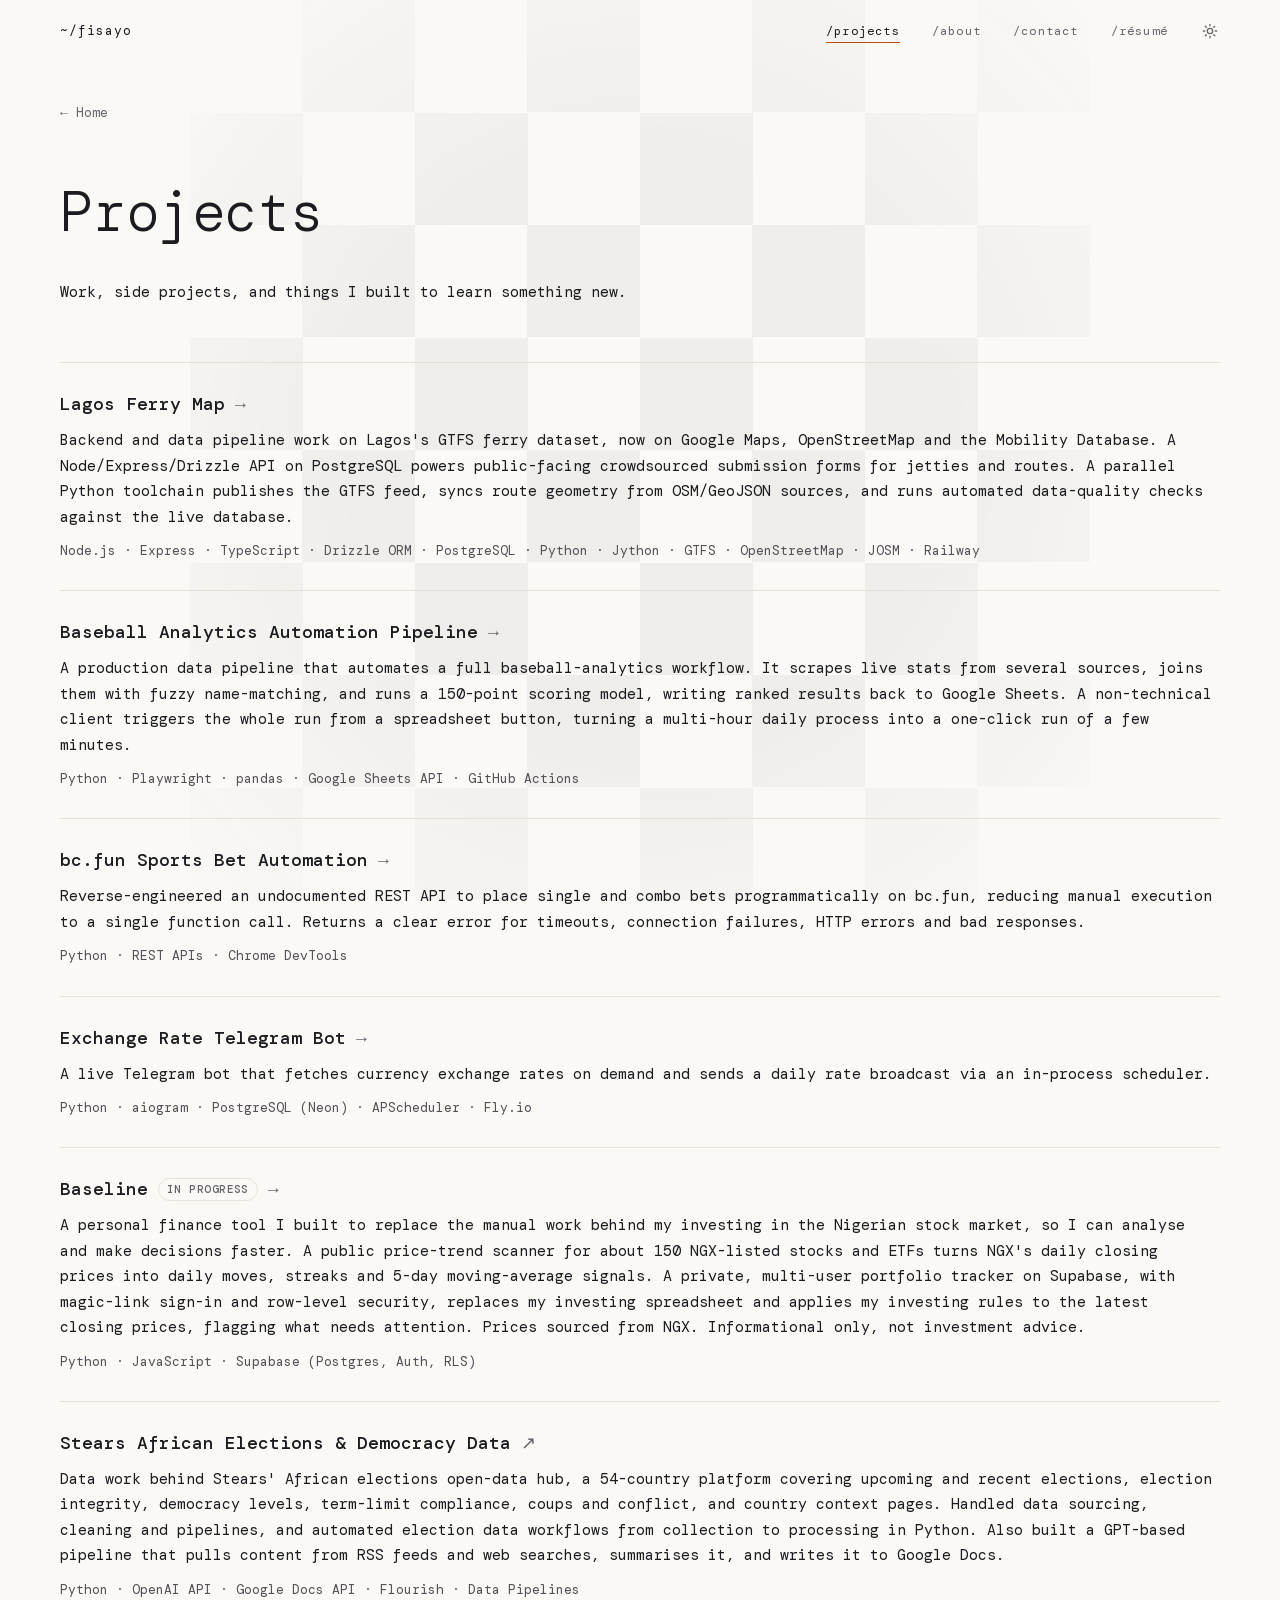
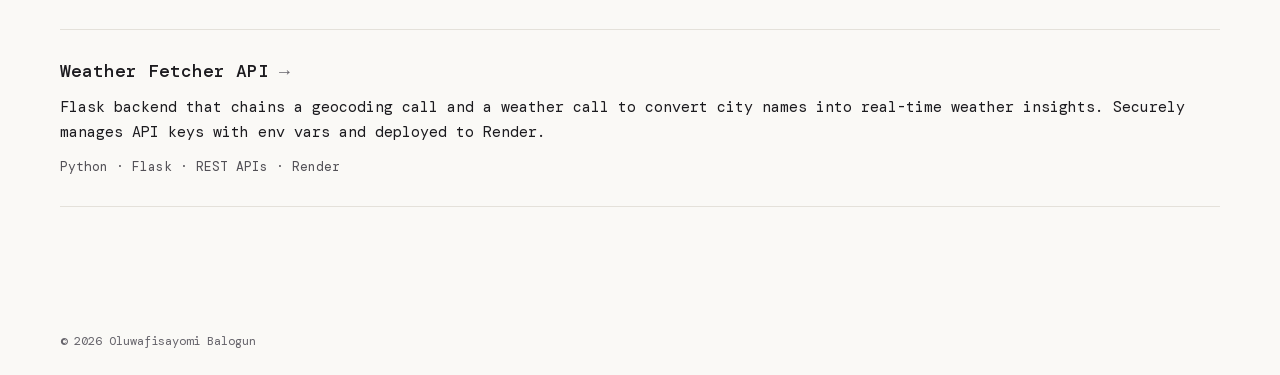
==== commit cddb3a3a: "Remove the JSON storage fallback from the Telegram bot descriptions" ====
--- a/projects/index.html
+++ b/projects/index.html
@@ -169,8 +169,6 @@
             <div class="project-row-desc">
               A live Telegram bot that fetches currency exchange rates on demand
               and sends a daily rate broadcast via an in-process scheduler.
-              Storage swaps automatically between PostgreSQL in production and a
-              local JSON file in development, behind one shared interface.
             </div>
             <div class="project-row-stack">Python · aiogram · PostgreSQL (Neon) · APScheduler · Fly.io</div>
           </div>
--- a/css/styles.css
+++ b/css/styles.css
@@ -969,7 +969,7 @@
   display: inline-flex;
   align-items: center;
   gap: 10px;
-  font-size: 16px;
+  font-size: 18px;
   font-weight: 500;
   line-height: 1.5;
   margin-bottom: 10px;
@@ -1098,6 +1098,40 @@
   padding: 11px 24px;
 }
 
+/* Tooltip on a button: add data-tip="..." to the link. Shows on hover and
+   keyboard focus, sits above the button, and uses the page's own colours. */
+.detail-actions .btn[data-tip] {
+  position: relative;
+}
+.detail-actions .btn[data-tip]::after {
+  content: attr(data-tip);
+  position: absolute;
+  left: 0;
+  bottom: calc(100% + 10px);
+  width: max-content;
+  max-width: min(320px, calc(100vw - 40px));
+  padding: 10px 14px;
+  background: var(--bg);
+  color: var(--text);
+  border: 1px solid var(--border);
+  border-radius: 12px;
+  font-size: 13px;
+  line-height: 1.6;
+  opacity: 0;
+  pointer-events: none;
+  transition: opacity 0.2s ease;
+}
+.detail-actions .btn[data-tip]:hover::after,
+.detail-actions .btn[data-tip]:focus-visible::after {
+  opacity: 1;
+}
+/* Touch screens have no hover, so the tooltip would only flash on tap. */
+@media (hover: none) {
+  .detail-actions .btn[data-tip]::after {
+    display: none;
+  }
+}
+
 .detail-note {
   font-size: 13px;
   color: var(--muted);
@@ -1127,8 +1161,12 @@
   line-height: 1.6;
 }
 
+/* A facts-style table inside the body (the architecture stages). */
+.detail-body .detail-facts {
+  margin: 0 0 14px;
+}
 .detail-body h2 {
-  font-size: 16px;
+  font-size: 18px;
   font-weight: 500;
   margin: 48px 0 12px;
 }
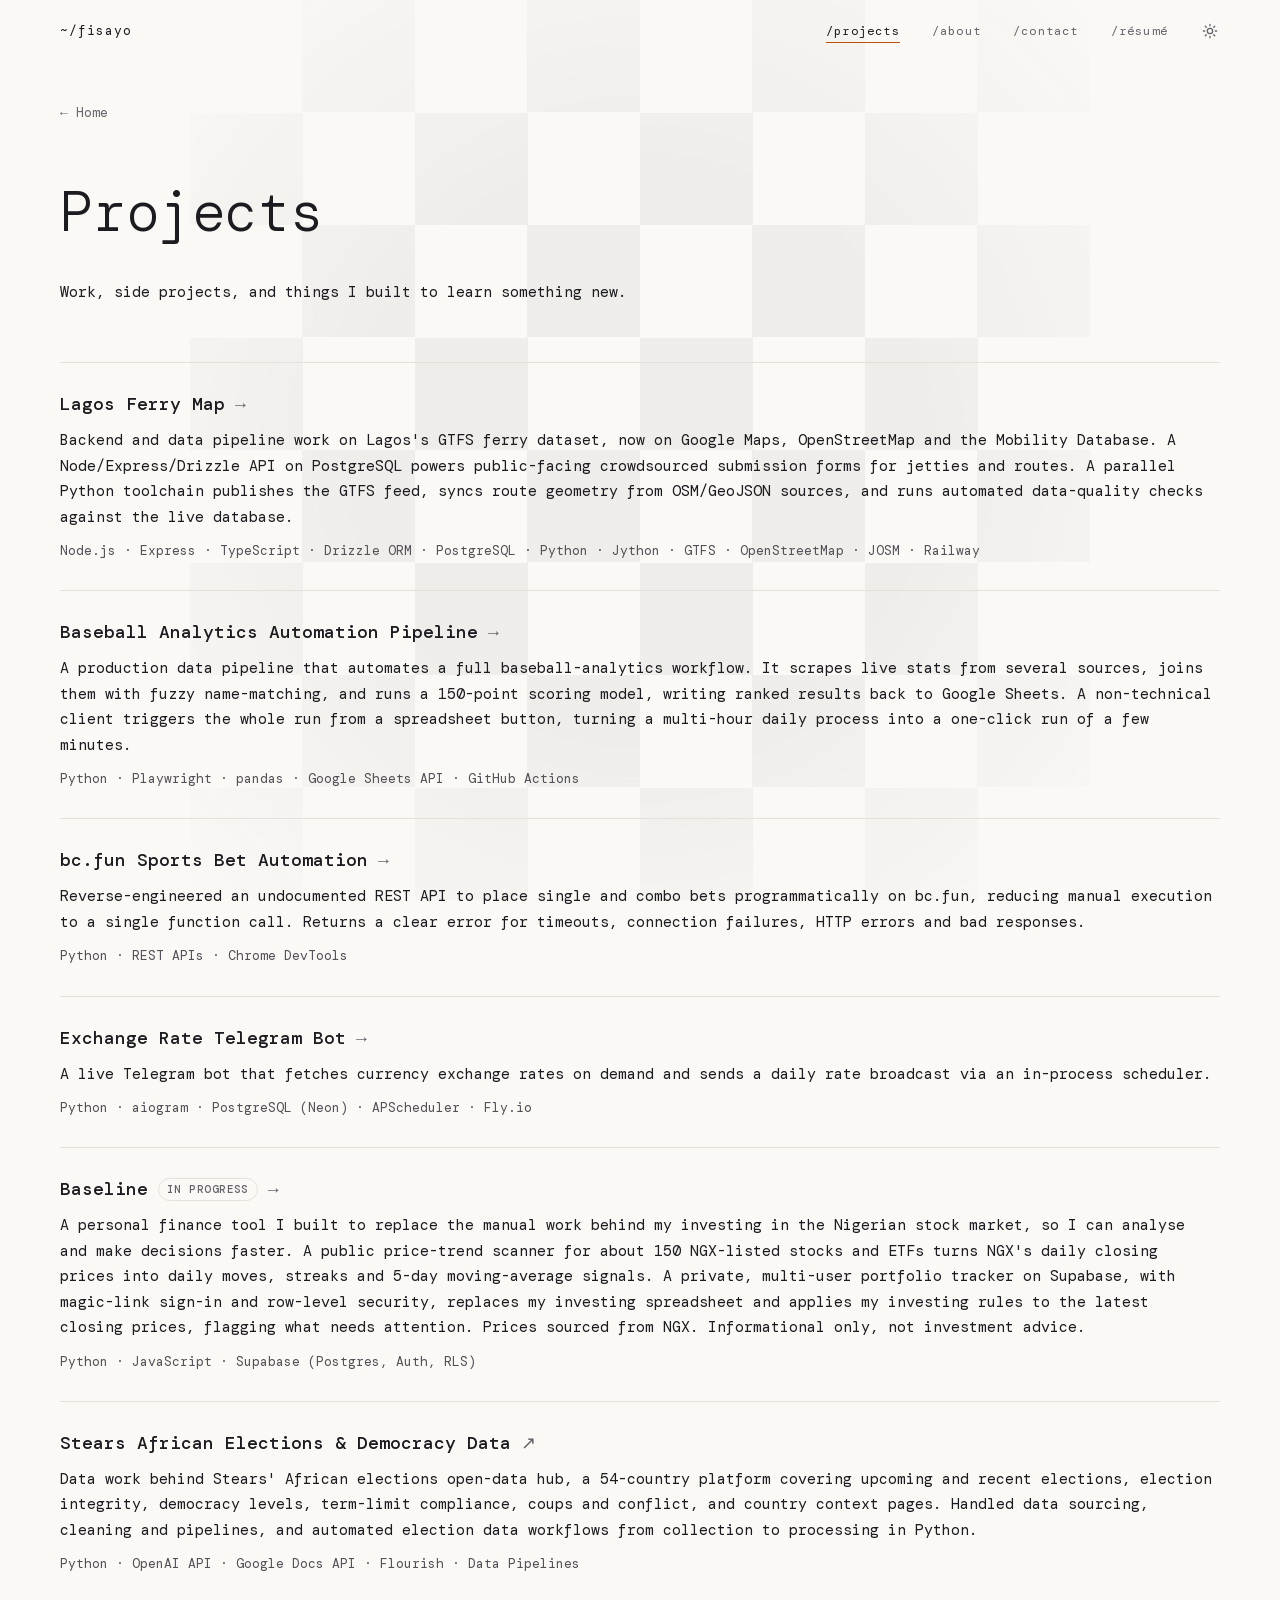
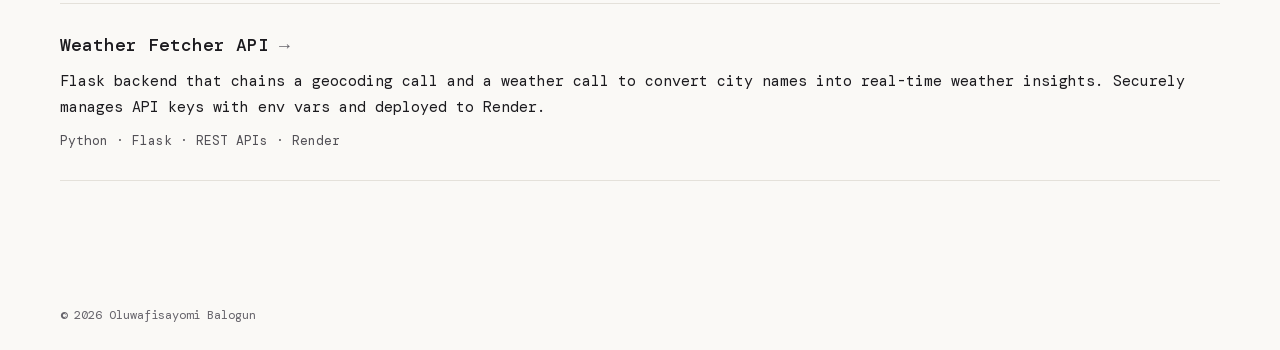
==== commit ea1ec801: "Remove the GPT pipeline sentence from the Stears card" ====
--- a/projects/index.html
+++ b/projects/index.html
@@ -202,9 +202,7 @@
               election integrity, democracy levels, term-limit compliance,
               coups and conflict, and country context pages. Handled data
               sourcing, cleaning and pipelines, and automated election data
-              workflows from collection to processing in Python. Also built a
-              GPT-based pipeline that pulls content from RSS feeds and web
-              searches, summarises it, and writes it to Google Docs.
+              workflows from collection to processing in Python.
             </div>
             <div class="project-row-stack">Python · OpenAI API · Google Docs API · Flourish · Data Pipelines</div>
           </div>
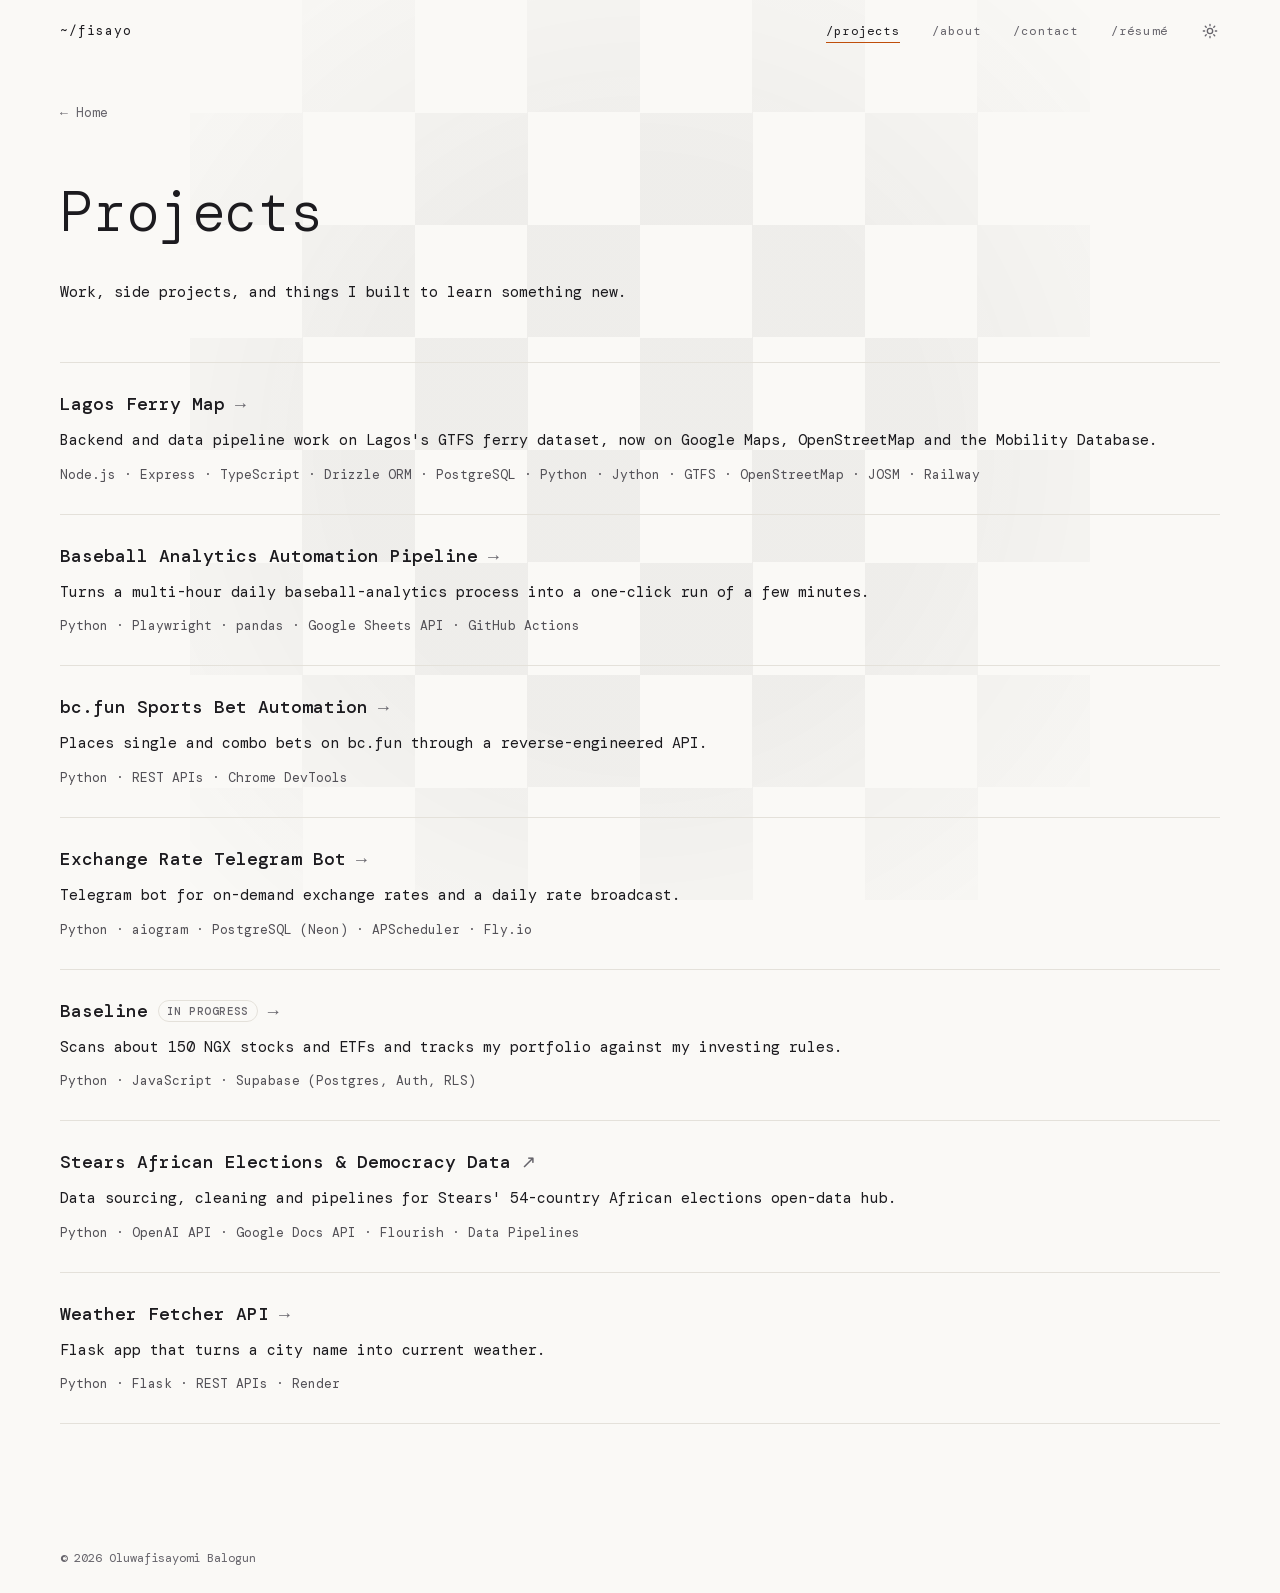
==== commit 634a036f: "Show short descriptions on the projects page - Use the same one-liners as the homepage on every card" ====
--- a/projects/index.html
+++ b/projects/index.html
@@ -123,11 +123,7 @@
             <div class="project-row-desc">
               Backend and data pipeline work on Lagos's GTFS ferry
               dataset, now on Google Maps, OpenStreetMap and the Mobility
-              Database. A Node/Express/Drizzle API on PostgreSQL powers
-              public-facing crowdsourced submission forms for jetties and
-              routes. A parallel Python toolchain publishes the GTFS feed,
-              syncs route geometry from OSM/GeoJSON sources, and runs
-              automated data-quality checks against the live database.
+              Database.
             </div>
             <div class="project-row-stack">Node.js · Express · TypeScript · Drizzle ORM · PostgreSQL · Python · Jython · GTFS · OpenStreetMap · JOSM · Railway</div>
           </div>
@@ -137,14 +133,8 @@
           <div class="project-row-main">
             <div class="project-row-title">Baseball Analytics Automation Pipeline</div>
             <div class="project-row-desc">
-              A production
-              data pipeline that automates a full baseball-analytics workflow.
-              It scrapes live stats from several sources,
-              joins them with fuzzy name-matching, and runs a 150-point scoring
-              model, writing ranked results back to Google Sheets. A
-              non-technical client triggers the whole run from a spreadsheet
-              button, turning a multi-hour daily process into a one-click run
-              of a few minutes.
+              Turns a multi-hour daily baseball-analytics process into a
+              one-click run of a few minutes.
             </div>
             <div class="project-row-stack">Python · Playwright · pandas · Google Sheets API · GitHub Actions</div>
           </div>
@@ -154,10 +144,8 @@
           <div class="project-row-main">
             <div class="project-row-title">bc.fun Sports Bet Automation</div>
             <div class="project-row-desc">
-              Reverse-engineered an undocumented REST API to place single and
-              combo bets programmatically on bc.fun, reducing manual
-              execution to a single function call. Returns a clear error for
-              timeouts, connection failures, HTTP errors and bad responses.
+              Places single and combo bets on bc.fun through a
+              reverse-engineered API.
             </div>
             <div class="project-row-stack">Python · REST APIs · Chrome DevTools</div>
           </div>
@@ -167,8 +155,8 @@
           <div class="project-row-main">
             <div class="project-row-title">Exchange Rate Telegram Bot</div>
             <div class="project-row-desc">
-              A live Telegram bot that fetches currency exchange rates on demand
-              and sends a daily rate broadcast via an in-process scheduler.
+              Telegram bot for on-demand exchange rates and a daily rate
+              broadcast.
             </div>
             <div class="project-row-stack">Python · aiogram · PostgreSQL (Neon) · APScheduler · Fly.io</div>
           </div>
@@ -178,16 +166,8 @@
           <div class="project-row-main">
             <div class="project-row-title">Baseline <span class="project-tag">In progress</span></div>
             <div class="project-row-desc">
-              A personal finance tool I built to replace the manual work behind
-              my investing in the Nigerian stock market, so I can analyse and
-              make decisions faster. A public price-trend scanner for about
-              150 NGX-listed stocks and ETFs turns NGX's daily closing prices
-              into daily moves, streaks and 5-day moving-average signals. A
-              private, multi-user portfolio tracker on Supabase, with
-              magic-link sign-in and row-level security, replaces my investing
-              spreadsheet and applies my investing rules to the latest closing
-              prices, flagging what needs attention. Prices sourced from NGX.
-              Informational only, not investment advice.
+              Scans about 150 NGX stocks and ETFs and tracks my portfolio
+              against my investing rules.
             </div>
             <div class="project-row-stack">Python · JavaScript · Supabase (Postgres, Auth, RLS)</div>
           </div>
@@ -197,12 +177,8 @@
           <div class="project-row-main">
             <div class="project-row-title">Stears African Elections &amp; Democracy Data</div>
             <div class="project-row-desc">
-              Data work behind Stears' African elections open-data hub, a
-              54-country platform covering upcoming and recent elections,
-              election integrity, democracy levels, term-limit compliance,
-              coups and conflict, and country context pages. Handled data
-              sourcing, cleaning and pipelines, and automated election data
-              workflows from collection to processing in Python.
+              Data sourcing, cleaning and pipelines for Stears' 54-country
+              African elections open-data hub.
             </div>
             <div class="project-row-stack">Python · OpenAI API · Google Docs API · Flourish · Data Pipelines</div>
           </div>
@@ -212,9 +188,7 @@
           <div class="project-row-main">
             <div class="project-row-title">Weather Fetcher API</div>
             <div class="project-row-desc">
-              Flask backend that chains a geocoding call and a weather call to
-              convert city names into real-time weather insights. Securely manages API
-              keys with env vars and deployed to Render.
+              Flask app that turns a city name into current weather.
             </div>
             <div class="project-row-stack">Python · Flask · REST APIs · Render</div>
           </div>
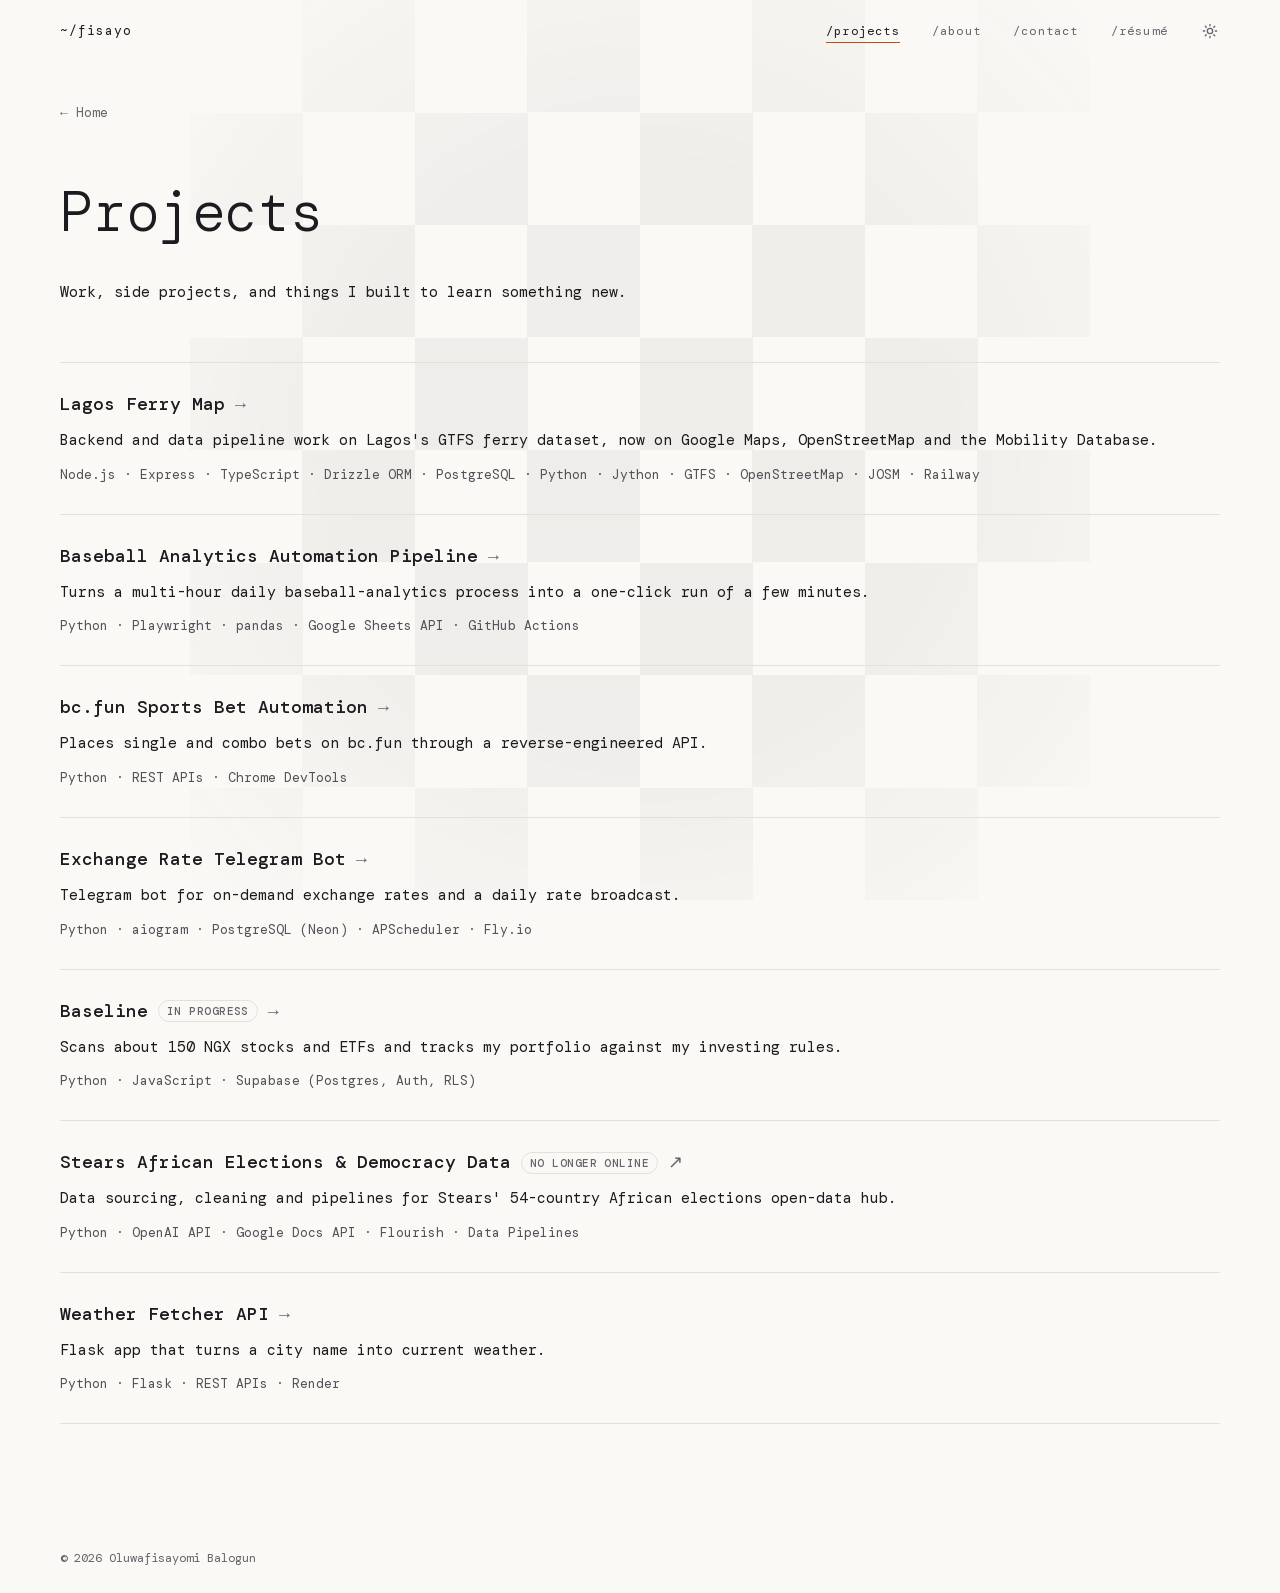
==== commit ae1029a1: "Mark the Stears project as no longer online and link its archived copy" ====
--- a/projects/index.html
+++ b/projects/index.html
@@ -173,9 +173,9 @@
           </div>
         </a>
 
-        <a href="https://www.stears.co/elections/upcoming-african-elections/" target="_blank" class="project-row reveal">
-          <div class="project-row-main">
-            <div class="project-row-title">Stears African Elections &amp; Democracy Data</div>
+        <a href="https://web.archive.org/web/20260817062132/https://www.stears.co/elections/upcoming-african-elections/" target="_blank" rel="noopener" class="project-row reveal">
+          <div class="project-row-main">
+            <div class="project-row-title">Stears African Elections &amp; Democracy Data <span class="project-tag">No longer online</span></div>
             <div class="project-row-desc">
               Data sourcing, cleaning and pipelines for Stears' 54-country
               African elections open-data hub.
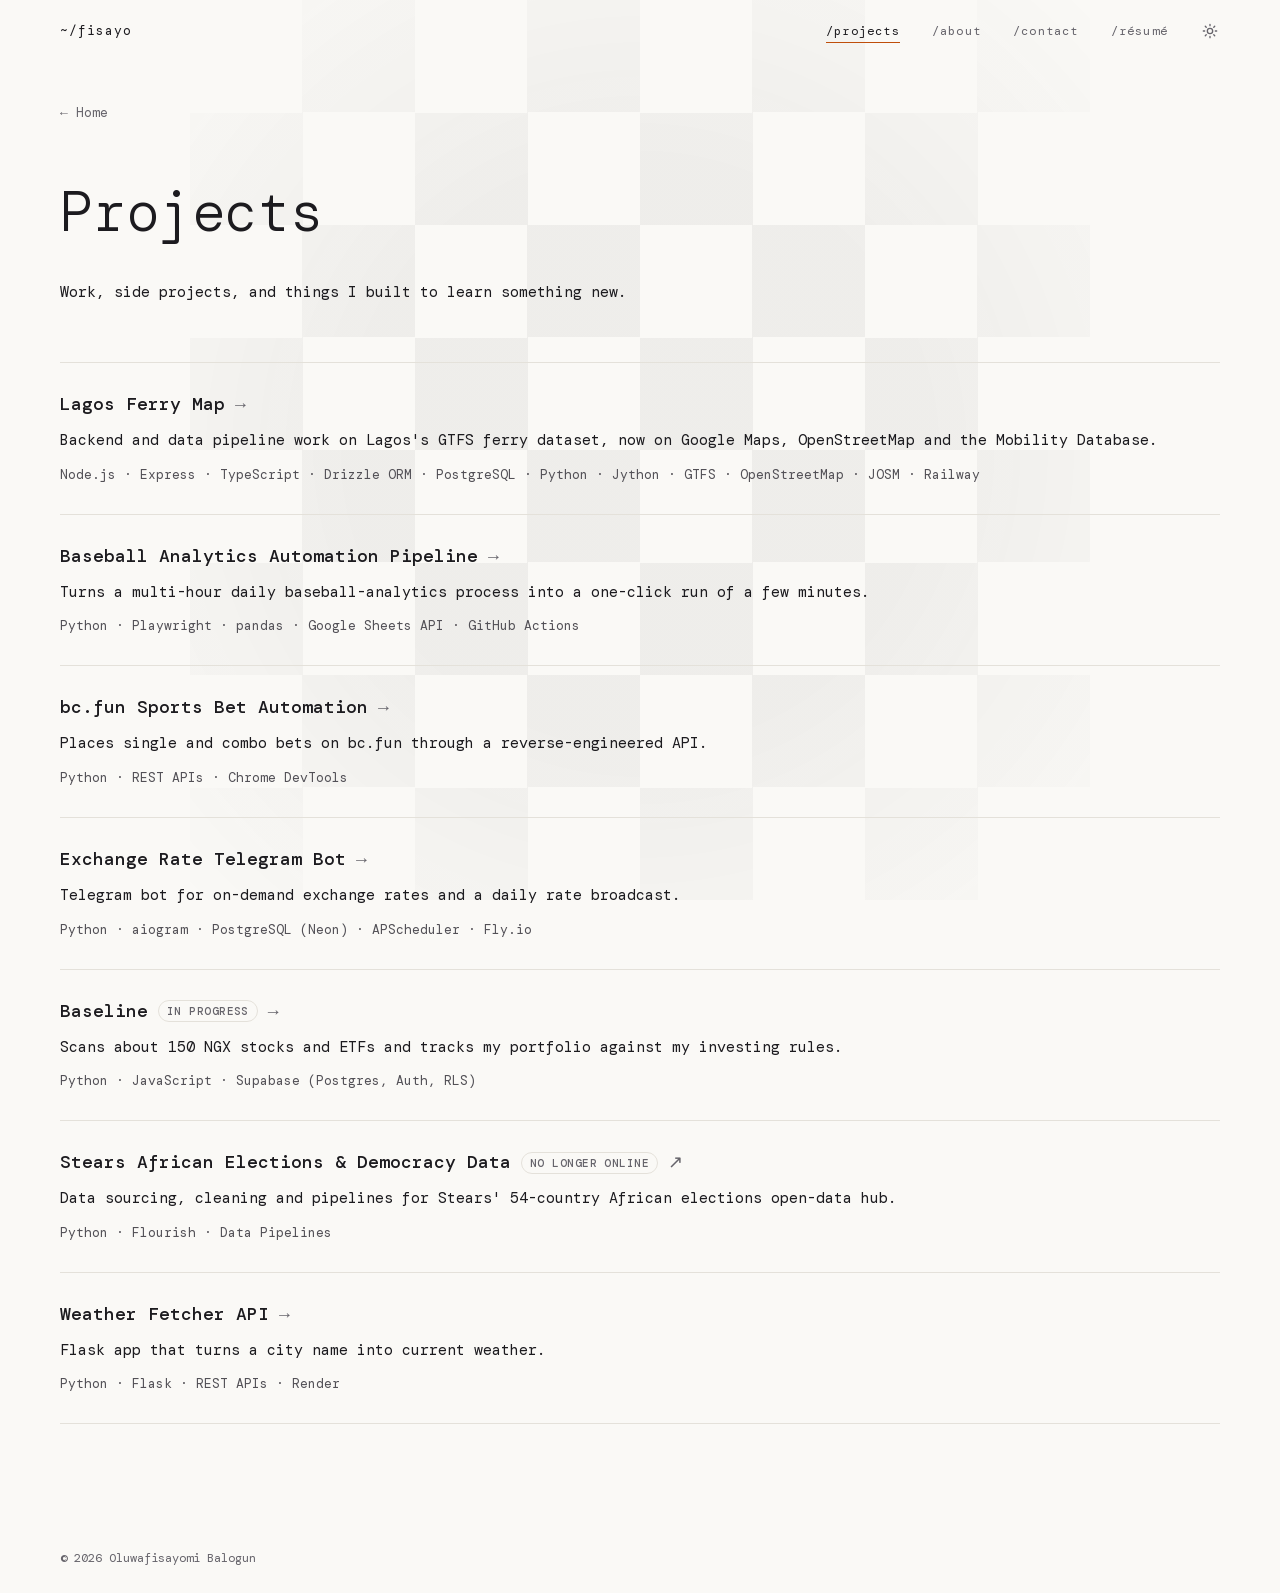
==== commit 975f4261: "Remove the OpenAI and Google Docs tools from the Stears card" ====
--- a/projects/index.html
+++ b/projects/index.html
@@ -180,7 +180,7 @@
               Data sourcing, cleaning and pipelines for Stears' 54-country
               African elections open-data hub.
             </div>
-            <div class="project-row-stack">Python · OpenAI API · Google Docs API · Flourish · Data Pipelines</div>
+            <div class="project-row-stack">Python · Flourish · Data Pipelines</div>
           </div>
         </a>
 
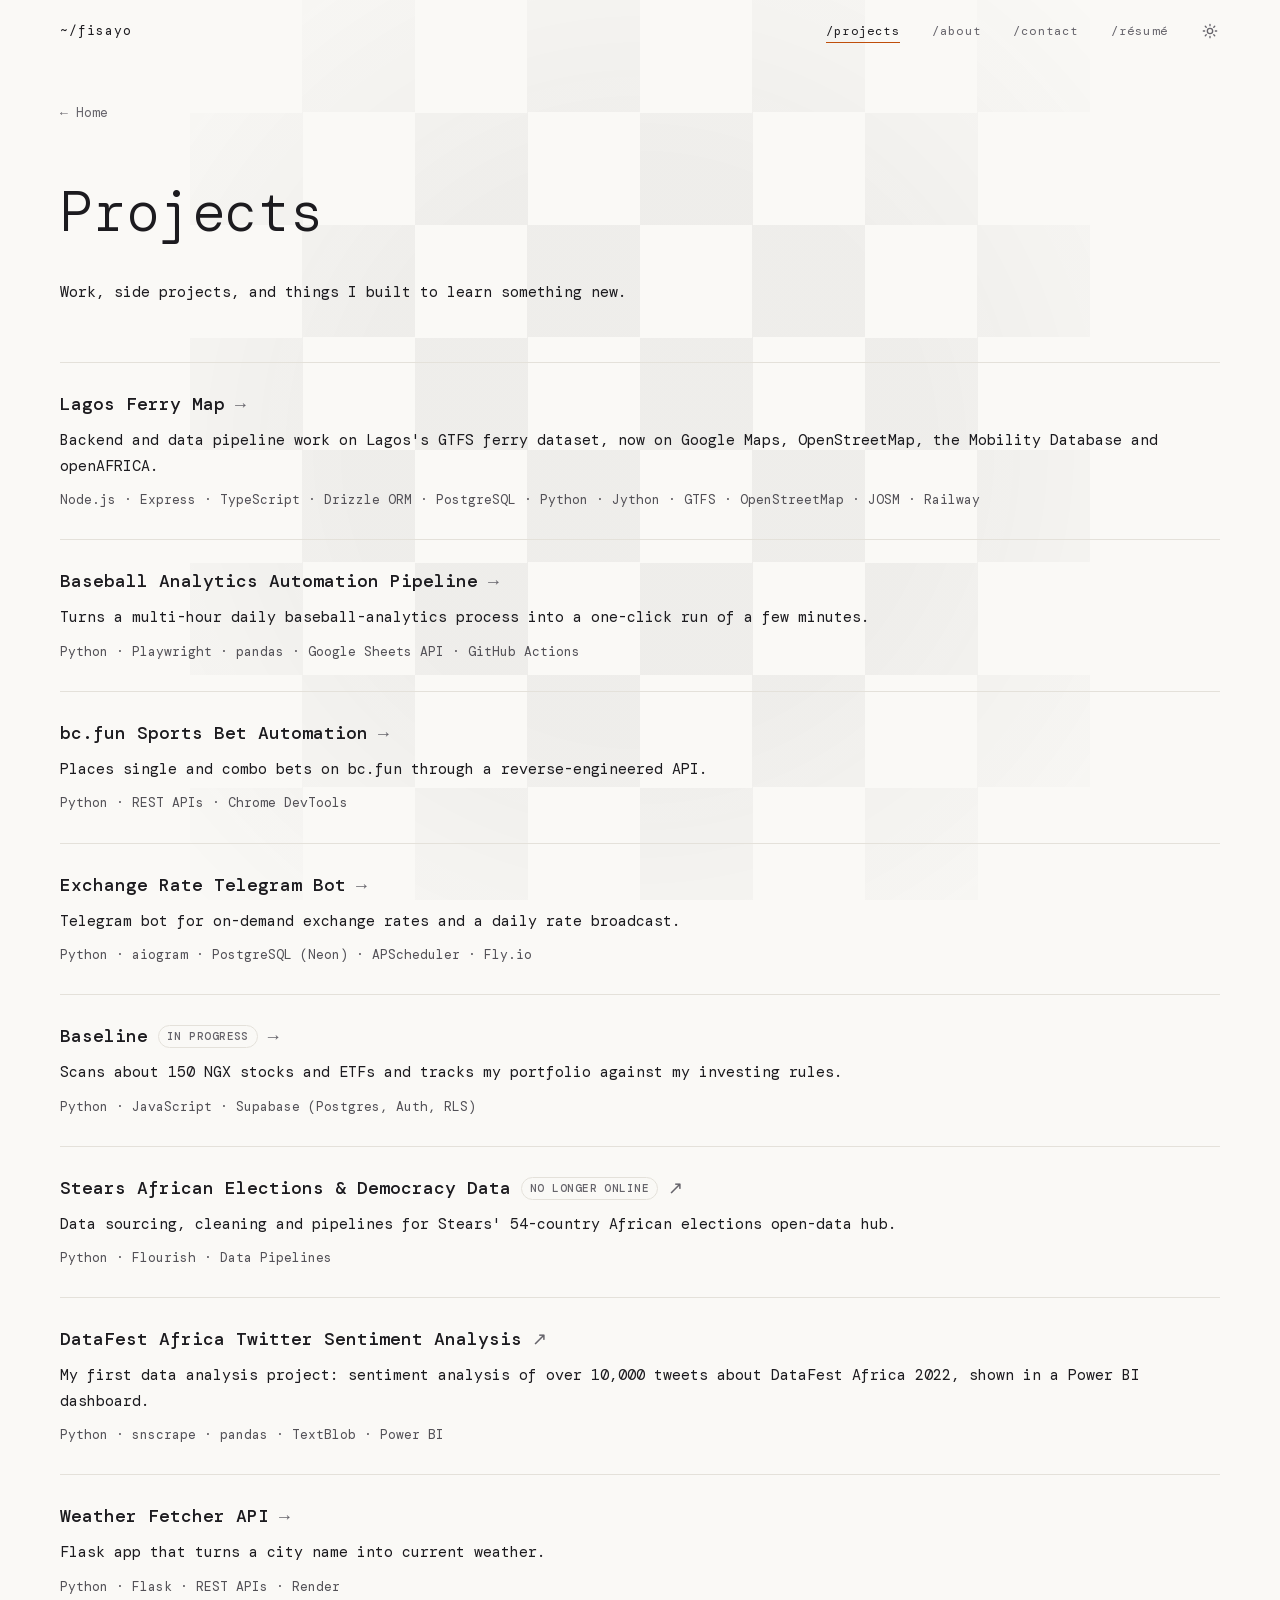
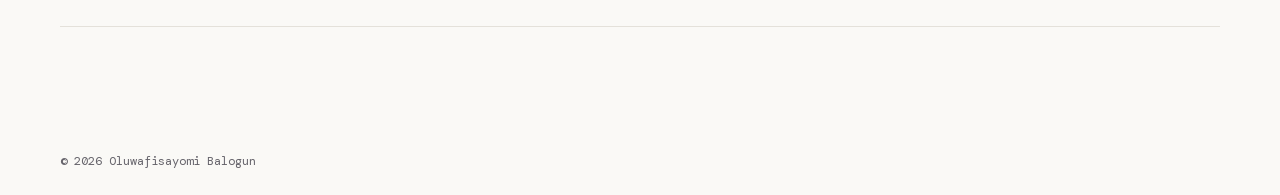
==== commit 7b45f582: "Add openAFRICA to the Lagos card and add the DataFest Africa project" ====
--- a/projects/index.html
+++ b/projects/index.html
@@ -122,8 +122,8 @@
             <div class="project-row-title">Lagos Ferry Map</div>
             <div class="project-row-desc">
               Backend and data pipeline work on Lagos's GTFS ferry
-              dataset, now on Google Maps, OpenStreetMap and the Mobility
-              Database.
+              dataset, now on Google Maps, OpenStreetMap, the Mobility
+              Database and openAFRICA.
             </div>
             <div class="project-row-stack">Node.js · Express · TypeScript · Drizzle ORM · PostgreSQL · Python · Jython · GTFS · OpenStreetMap · JOSM · Railway</div>
           </div>
@@ -181,6 +181,18 @@
               African elections open-data hub.
             </div>
             <div class="project-row-stack">Python · Flourish · Data Pipelines</div>
+          </div>
+        </a>
+
+        <a href="https://oluwafisayomibalogun.medium.com/analysis-of-datafest-africa-c40ef8e7aad5" target="_blank" rel="noopener" class="project-row reveal">
+          <div class="project-row-main">
+            <div class="project-row-title">DataFest Africa Twitter Sentiment Analysis</div>
+            <div class="project-row-desc">
+              My first data analysis project: sentiment analysis of over
+              10,000 tweets about DataFest Africa 2022, shown in a Power BI
+              dashboard.
+            </div>
+            <div class="project-row-stack">Python · snscrape · pandas · TextBlob · Power BI</div>
           </div>
         </a>
 
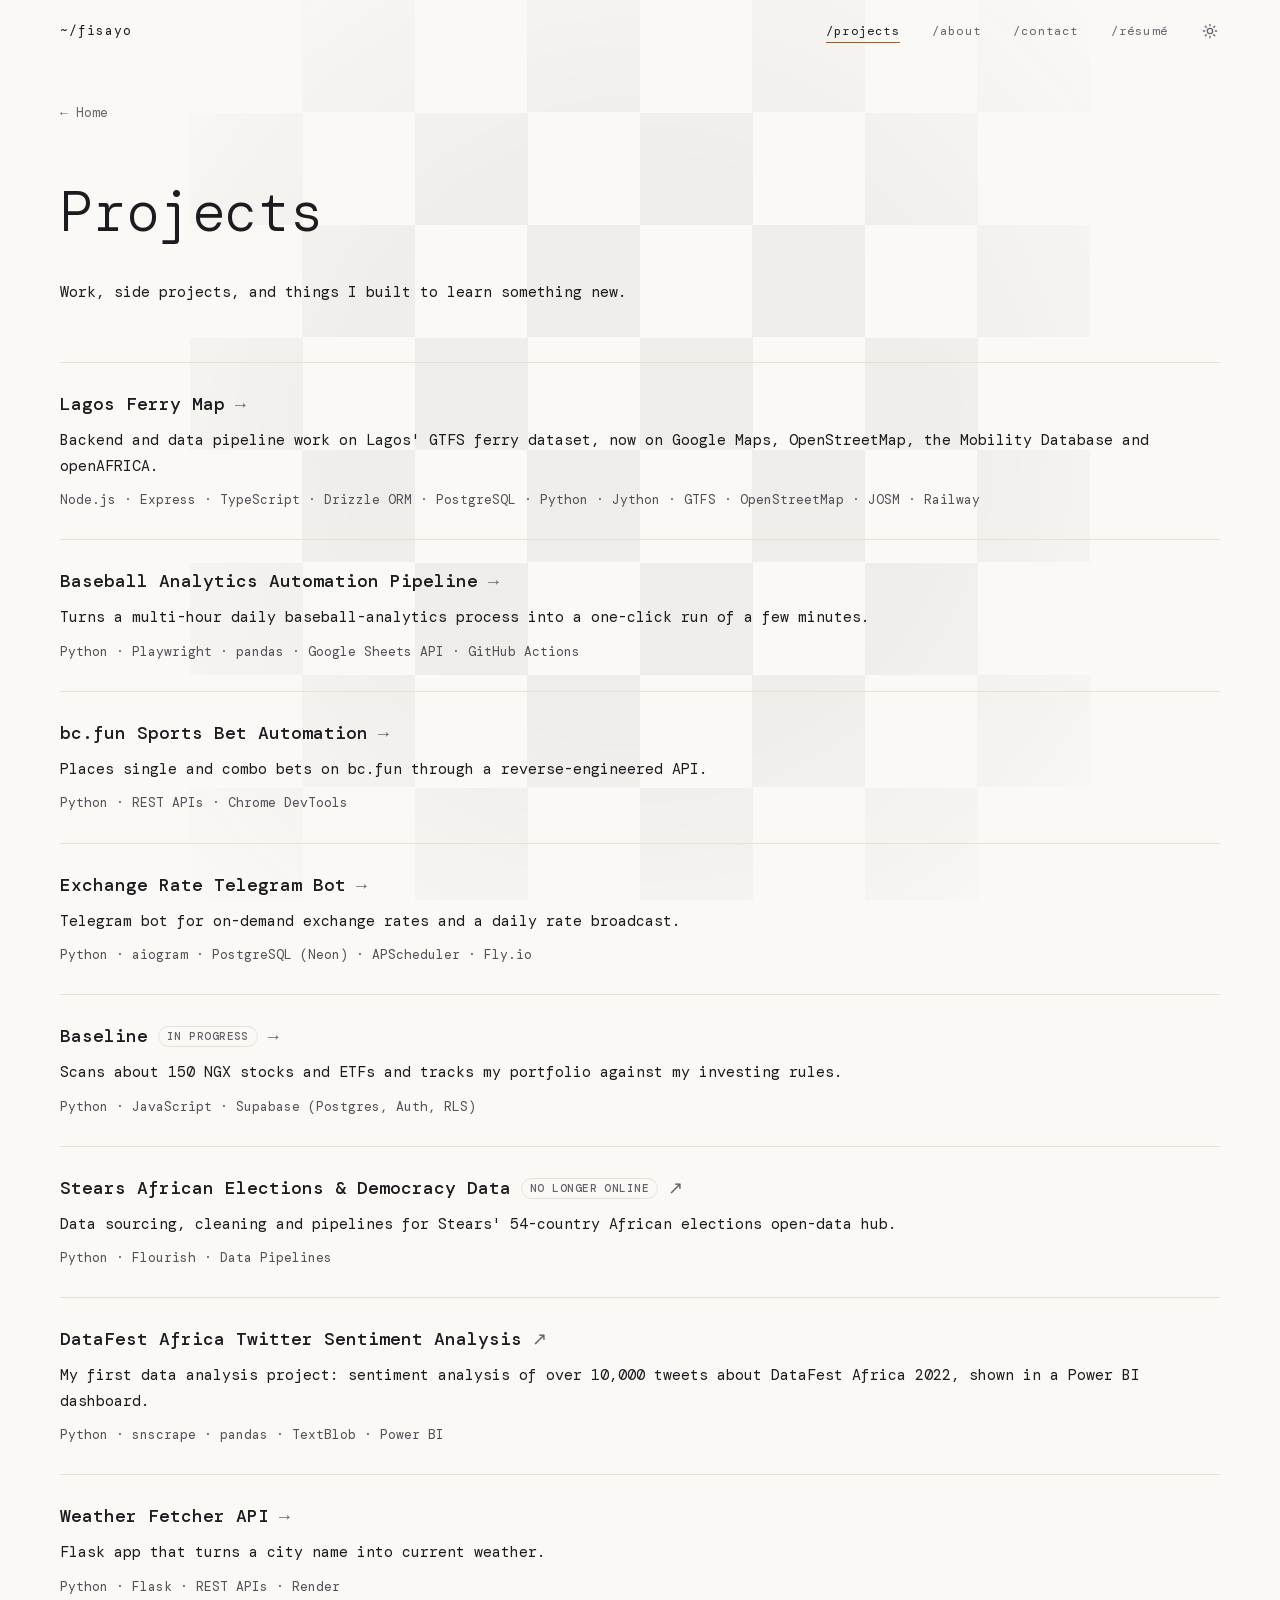
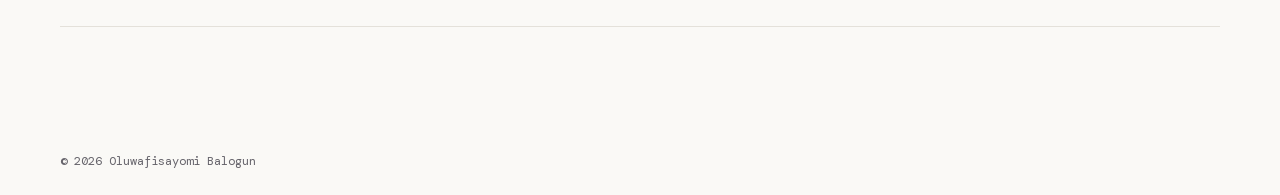
==== commit 60a5a947: "Add openAFRICA to Lagos Ferry Map, fix Lagos' apostrophe and the status tag wrapping" ====
--- a/projects/index.html
+++ b/projects/index.html
@@ -121,7 +121,7 @@
           <div class="project-row-main">
             <div class="project-row-title">Lagos Ferry Map</div>
             <div class="project-row-desc">
-              Backend and data pipeline work on Lagos's GTFS ferry
+              Backend and data pipeline work on Lagos' GTFS ferry
               dataset, now on Google Maps, OpenStreetMap, the Mobility
               Database and openAFRICA.
             </div>
--- a/css/styles.css
+++ b/css/styles.css
@@ -1003,6 +1003,9 @@
   font-weight: 500;
   letter-spacing: 0.04em;
   text-transform: uppercase;
+  line-height: 1.4;
+  white-space: nowrap;
+  flex-shrink: 0;
   padding: 2px 8px;
   border: 1px solid var(--border);
   border-radius: 999px;
